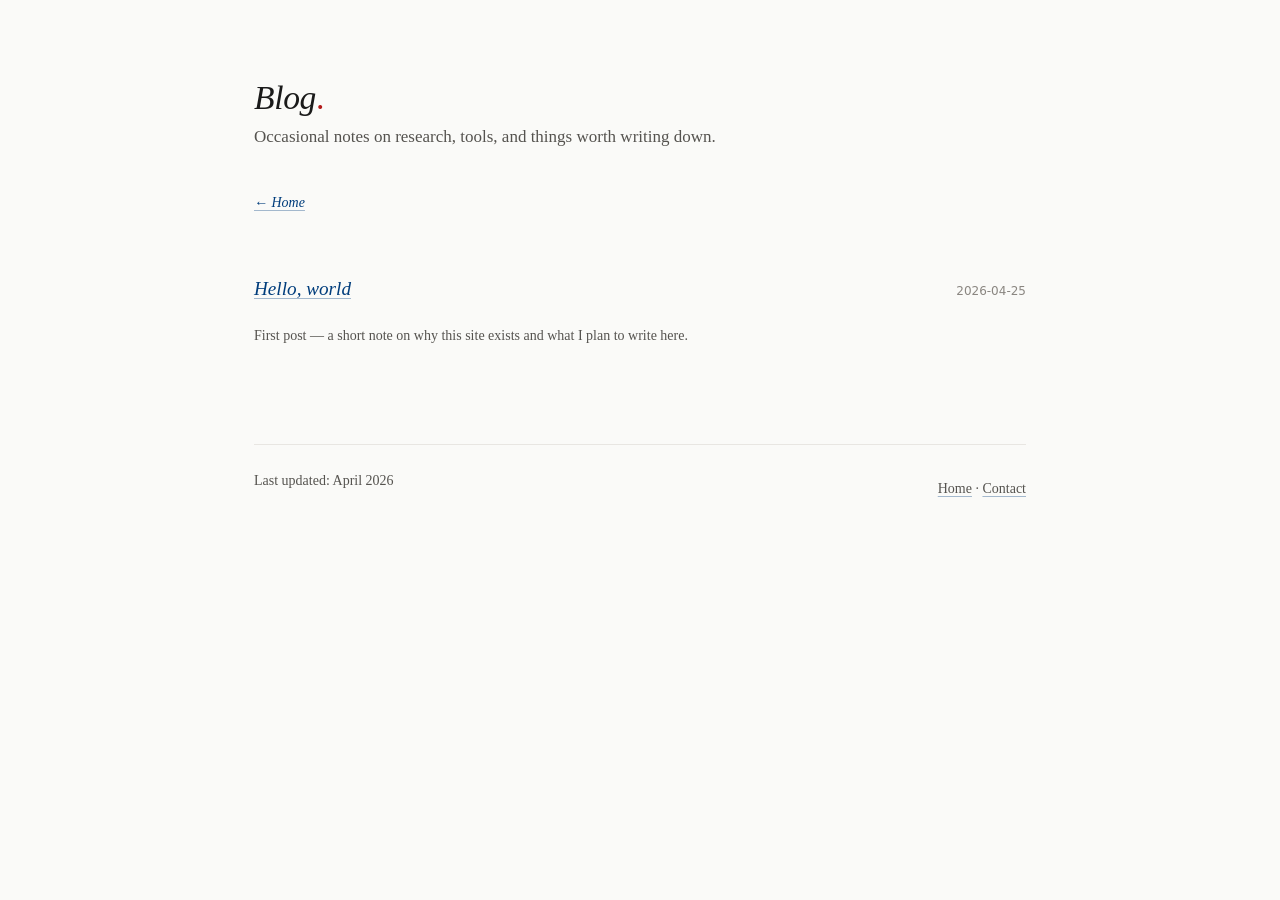
==== blog/index.html @ 3fca841f "feat: initial site v1 One-page profile, blog scaffold, Palatino + dual institutional accents (NUS bl" ====
<!DOCTYPE html>
<html lang="en">
<head>
  <meta charset="UTF-8">
  <meta name="viewport" content="width=device-width, initial-scale=1.0">
  <title>Blog — Ruihua Guo</title>
  <meta name="description" content="Notes and essays by Ruihua Guo.">
  <link rel="stylesheet" href="../stylesheet.css">
  <link rel="icon" href="../favicon/favicon.svg" type="image/svg+xml">
</head>
<body>
  <a class="skip-link" href="#main">Skip to content</a>
  <main id="main" class="container">

    <header>
      <h1 class="name" style="font-size:2.1rem; margin-bottom:0.4rem;">Blog<span class="mark">.</span></h1>
      <p class="bio" style="margin-bottom:var(--space-xl);">
        Occasional notes on research, tools, and things worth writing down.
        <a href="../" class="back-home">← Home</a>
      </p>
    </header>

    <!-- EDIT: add new posts at the top. Copy one <li> block and edit.
         Then create a new file in this folder (e.g., hello-world.html) using template.html as a starting point. -->
    <ul class="post-list">

      <li>
        <a class="post-title" href="hello-world.html">Hello, world</a>
        <span class="post-date">2026-04-25</span>
        <span class="post-summary">First post — a short note on why this site exists and what I plan to write here.</span>
      </li>

    </ul>

    <footer class="site-footer">
      <p>Last updated: April 2026</p>
      <p><a href="../">Home</a> &middot; <a href="mailto:ruihua.g@u.nus.edu">Contact</a></p>
    </footer>

  </main>
</body>
</html>
---- stylesheet.css ----
/* ============================================
   Ruihua Guo — Personal Site
   Rigorous, quiet, scholarly
   Palatino throughout, dual institutional accents
   ============================================ */

/* --- Reset --- */
*, *::before, *::after {
  box-sizing: border-box;
  margin: 0;
  padding: 0;
}

/* --- Tokens --- */
:root {
  /* Neutrals */
  --color-bg:              #fafaf8;
  --color-text:            #1a1a1a;
  --color-text-secondary:  #55534f;
  --color-text-muted:      #8a8681;
  --color-border:          #e8e6e2;
  --color-border-strong:   #d6d3cd;

  /* Institutional accents — each has one structural role */
  --color-nus-blue:        #003D7C;   /* primary: links, focus, hero rule */
  --color-nus-blue-hover:  #002a58;
  --color-cornell-red:     #B31B1B;   /* reserved: awards, signature moment */

  /* Typography */
  --font-serif:  "Palatino Linotype", Palatino, "Book Antiqua", "TeX Gyre Pagella", Georgia, serif;
  --font-label:  -apple-system, BlinkMacSystemFont, "Segoe UI", system-ui, sans-serif;

  --text-micro:     0.75rem;   /* 12px */
  --text-small:     0.875rem;  /* 14px */
  --text-body:      1.0625rem; /* 17px — generous for long reads in Palatino */
  --text-subtitle:  1.2rem;
  --text-section:   1.55rem;
  --text-display:   2.625rem;

  /* Spacing */
  --space-xs:   0.25rem;
  --space-sm:   0.5rem;
  --space-md:   1rem;
  --space-lg:   1.5rem;
  --space-xl:   2.5rem;
  --space-2xl:  3.5rem;
  --space-3xl:  5rem;

  /* Other */
  --radius-sm:  4px;
  --radius-md:  8px;
  --transition: 180ms ease;
}

/* --- Base --- */
html {
  font-size: 16px;
  scroll-behavior: smooth;
  -webkit-font-smoothing: antialiased;
  -moz-osx-font-smoothing: grayscale;
}

body {
  font-family: var(--font-serif);
  font-size: var(--text-body);
  color: var(--color-text);
  background-color: var(--color-bg);
  line-height: 1.7;
  font-kerning: normal;
  text-rendering: optimizeLegibility;
}

/* Headings — one family, hierarchy by size/italic/weight */
h1, h2, h3, h4 {
  font-family: var(--font-serif);
  line-height: 1.2;
  font-weight: 400;
  text-wrap: balance;
  color: var(--color-text);
}

h2 { font-size: var(--text-section); font-style: italic; }
h3 { font-size: var(--text-subtitle); font-weight: 500; }

p {
  color: var(--color-text-secondary);
  margin-bottom: var(--space-sm);
}

p + p { margin-top: var(--space-sm); }

strong { font-weight: 500; color: var(--color-text); }
em     { font-style: italic; }

/* Links — NUS blue, primary accent, one role */
a {
  color: var(--color-nus-blue);
  text-decoration: underline;
  text-decoration-thickness: 1px;
  text-underline-offset: 0.18em;
  text-decoration-color: rgba(0, 61, 124, 0.35);
  transition: color var(--transition), text-decoration-color var(--transition);
}

a:hover {
  color: var(--color-nus-blue-hover);
  text-decoration-color: var(--color-nus-blue-hover);
}

a:focus-visible {
  outline: 2px solid var(--color-nus-blue);
  outline-offset: 2px;
  border-radius: var(--radius-sm);
}

ul, ol { list-style: none; }

/* Skip link — hidden until focused */
.skip-link {
  position: absolute;
  left: -9999px;
  top: 0;
  padding: 0.5rem 1rem;
  background: var(--color-text);
  color: var(--color-bg);
  text-decoration: none;
  z-index: 100;
}
.skip-link:focus { left: 1rem; top: 1rem; }

/* --- Layout container --- */
.container {
  max-width: 820px;
  margin: 0 auto;
  padding: var(--space-3xl) var(--space-lg) var(--space-2xl);
}

/* --- Hero --- */
.hero {
  display: flex;
  align-items: flex-start;
  gap: var(--space-xl);
  padding-bottom: var(--space-2xl);
  border-bottom: 1px solid var(--color-border);
}

.hero-text { flex: 1; min-width: 0; }

.name {
  font-family: var(--font-serif);
  font-size: var(--text-display);
  font-weight: 400;
  font-style: italic;
  letter-spacing: -0.01em;
  line-height: 1.05;
  margin-bottom: var(--space-md);
  color: var(--color-text);
}

/* Signature moment: Cornell red period after the name */
.name .mark {
  color: var(--color-cornell-red);
  font-style: normal;
  font-weight: 500;
}

/* Thin NUS rule under the hero bio */
.hero-rule {
  width: 3rem;
  height: 2px;
  background: var(--color-nus-blue);
  margin: var(--space-md) 0 var(--space-lg);
  border: 0;
}

.bio {
  font-size: var(--text-body);
  line-height: 1.75;
  color: var(--color-text-secondary);
  margin-bottom: var(--space-lg);
  max-width: 60ch;
}

.info-list li {
  font-size: var(--text-small);
  color: var(--color-text-secondary);
  padding: 0.25rem 0;
  display: flex;
  align-items: baseline;
  gap: var(--space-sm);
}

.info-label {
  font-family: var(--font-label);
  font-size: var(--text-micro);
  font-weight: 500;
  text-transform: uppercase;
  letter-spacing: 0.1em;
  color: var(--color-text-muted);
  min-width: 4.5rem;
  flex-shrink: 0;
}

.social-links {
  display: flex;
  flex-wrap: wrap;
  gap: 0.25rem 1.25rem;
  margin-top: var(--space-lg);
  font-style: italic;
  font-size: var(--text-body);
}

.hero-photo {
  flex-shrink: 0;
  width: 170px;
}

.profile-img {
  width: 100%;
  aspect-ratio: 1;
  object-fit: cover;
  border-radius: var(--radius-md);
  filter: grayscale(8%);
  background: var(--color-border-strong);
}

/* Large monogram variant for the hero profile placeholder */
.profile-img--mono {
  font-size: 2.5rem;
  aspect-ratio: 1;
}

/* --- Sections --- */
.section { padding: var(--space-2xl) 0 0; }

.section-title {
  font-family: var(--font-serif);
  font-size: var(--text-section);
  font-style: italic;
  font-weight: 400;
  margin-bottom: var(--space-lg);
  color: var(--color-text);
}

.section-intro {
  font-size: var(--text-body);
  color: var(--color-text-secondary);
  margin-bottom: var(--space-lg);
  max-width: 60ch;
  line-height: 1.75;
}

/* --- News list --- */
.news-list li {
  font-size: var(--text-small);
  color: var(--color-text-secondary);
  padding: 0.65rem 0;
  border-bottom: 1px solid var(--color-border);
  line-height: 1.55;
  display: flex;
  flex-wrap: wrap;
  align-items: baseline;
  gap: 0 var(--space-sm);
}

.news-list li:last-child { border-bottom: 0; }

.news-list time {
  font-family: var(--font-label);
  font-size: var(--text-micro);
  color: var(--color-text-muted);
  font-variant-numeric: tabular-nums;
  margin-left: auto;
  flex-shrink: 0;
}

/* --- Timeline (Education, Experience) --- */
.timeline { display: flex; flex-direction: column; }

.timeline-item {
  display: flex;
  align-items: flex-start;
  gap: var(--space-lg);
  padding: var(--space-md) 0;
  border-bottom: 1px solid var(--color-border);
}

.timeline-item:last-child { border-bottom: 0; }

.timeline-logo {
  flex-shrink: 0;
  width: 52px;
  height: 52px;
  object-fit: contain;
  margin-top: 0.2rem;
}

/* Monogram fallback when no logo image */
.timeline-logo--mono {
  display: flex;
  align-items: center;
  justify-content: center;
  background: var(--color-bg);
  border: 1px solid var(--color-border-strong);
  border-radius: var(--radius-sm);
  font-family: var(--font-serif);
  font-size: 1.1rem;
  font-style: italic;
  color: var(--color-text-secondary);
}

.timeline-content { flex: 1; min-width: 0; }

.timeline-content h3 {
  margin-bottom: 0.1rem;
  color: var(--color-text);
}

.timeline-role {
  font-size: var(--text-body);
  color: var(--color-text-secondary);
  margin-bottom: 0.1rem;
}

.timeline-detail {
  font-size: var(--text-small);
  color: var(--color-text-muted);
  font-style: italic;
}

.timeline-date {
  font-family: var(--font-label);
  font-size: var(--text-micro);
  color: var(--color-text-muted);
  font-variant-numeric: tabular-nums;
  flex-shrink: 0;
  letter-spacing: 0.04em;
  padding-top: 0.3rem;
}

.timeline-sub {
  margin-top: 0.35rem;
  padding-left: 0;
}
.timeline-sub li {
  font-size: var(--text-small);
  color: var(--color-text-secondary);
  line-height: 1.55;
  padding: 0.1rem 0;
}

/* --- Works in progress (zzzdavid-style "pub" block) --- */
.pub-list {
  display: flex;
  flex-direction: column;
  gap: var(--space-lg);
}

.pub {
  padding-bottom: var(--space-md);
  border-bottom: 1px solid var(--color-border);
}
.pub:last-child { border-bottom: 0; }

.pub-title {
  font-size: var(--text-subtitle);
  font-weight: 500;
  font-style: italic;
  line-height: 1.3;
  color: var(--color-text);
  margin-bottom: 0.35rem;
}

.pub-authors, .pub-venue {
  font-size: var(--text-small);
  color: var(--color-text-secondary);
  line-height: 1.55;
  margin-bottom: 0.2rem;
}

.pub-venue {
  font-style: italic;
  color: var(--color-text-muted);
}

.pub-note {
  color: var(--color-text-muted);
  font-size: var(--text-micro);
  margin-left: 0.4rem;
}

/* Award marker — Cornell red, reserved accent */
.pub-award, .award-mark {
  display: inline-block;
  font-family: var(--font-label);
  font-size: var(--text-micro);
  text-transform: uppercase;
  letter-spacing: 0.08em;
  color: var(--color-cornell-red);
  border: 1px solid var(--color-cornell-red);
  padding: 0.15rem 0.5rem;
  border-radius: var(--radius-sm);
  margin-top: 0.35rem;
}

/* Disclosure (abstract toggle) */
.pub-toggle {
  margin-top: 0.4rem;
  font-size: var(--text-small);
}
.pub-toggle summary {
  cursor: pointer;
  color: var(--color-nus-blue);
  font-style: italic;
  width: fit-content;
}
.pub-toggle summary:hover { color: var(--color-nus-blue-hover); }
.pub-toggle[open] summary { margin-bottom: 0.4rem; }
.pub-toggle p {
  color: var(--color-text-secondary);
  line-height: 1.6;
  padding: 0.35rem 0 0.1rem 1rem;
  border-left: 2px solid var(--color-border);
}

/* --- Compact lists (Awards, Skills) --- */
.compact-list li {
  font-size: var(--text-small);
  color: var(--color-text-secondary);
  padding: 0.3rem 0;
  line-height: 1.55;
  display: flex;
  flex-wrap: wrap;
  gap: 0.4rem;
}

.compact-list .year {
  font-family: var(--font-label);
  font-size: var(--text-micro);
  color: var(--color-text-muted);
  font-variant-numeric: tabular-nums;
  margin-left: auto;
}

.kv-list {
  display: grid;
  grid-template-columns: 7rem 1fr;
  gap: 0.5rem 1rem;
  font-size: var(--text-small);
}
.kv-list dt {
  font-family: var(--font-label);
  text-transform: uppercase;
  letter-spacing: 0.08em;
  font-size: var(--text-micro);
  color: var(--color-text-muted);
  padding-top: 0.15rem;
}
.kv-list dd { color: var(--color-text-secondary); }

/* --- Footer --- */
.site-footer {
  margin-top: var(--space-3xl);
  padding-top: var(--space-lg);
  border-top: 1px solid var(--color-border);
  font-size: var(--text-small);
  color: var(--color-text-muted);
  display: flex;
  justify-content: space-between;
  flex-wrap: wrap;
  gap: var(--space-sm);
}
.site-footer a { color: var(--color-text-secondary); }
.site-footer a:hover { color: var(--color-nus-blue); }

/* --- Blog-specific (used on blog/index.html and post pages) --- */
.post-list li {
  padding: var(--space-md) 0;
  border-bottom: 1px solid var(--color-border);
  display: flex;
  gap: var(--space-md);
  align-items: baseline;
  flex-wrap: wrap;
}
.post-list li:last-child { border-bottom: 0; }
.post-list .post-title {
  font-size: var(--text-subtitle);
  font-style: italic;
  flex: 1;
}
.post-list .post-date {
  font-family: var(--font-label);
  font-size: var(--text-micro);
  color: var(--color-text-muted);
  font-variant-numeric: tabular-nums;
}
.post-list .post-summary {
  flex-basis: 100%;
  font-size: var(--text-small);
  color: var(--color-text-secondary);
  margin-top: 0.15rem;
}

.post-article {
  max-width: 64ch;
  margin: 0 auto;
  padding: var(--space-2xl) 0;
}
.post-article h1 {
  font-style: italic;
  font-size: var(--text-display);
  line-height: 1.15;
  margin-bottom: var(--space-md);
}
.post-article .post-meta {
  font-family: var(--font-label);
  font-size: var(--text-micro);
  text-transform: uppercase;
  letter-spacing: 0.08em;
  color: var(--color-text-muted);
  margin-bottom: var(--space-xl);
}
.post-article p { margin-bottom: var(--space-md); line-height: 1.75; }
.post-article h2 { margin: var(--space-xl) 0 var(--space-sm); }
.post-article h3 { margin: var(--space-lg) 0 var(--space-sm); font-style: italic; }
.post-article blockquote {
  margin: var(--space-lg) 0;
  padding-left: var(--space-md);
  border-left: 3px solid var(--color-nus-blue);
  color: var(--color-text-secondary);
  font-style: italic;
}

.back-home {
  display: inline-block;
  margin-top: var(--space-xl);
  font-size: var(--text-small);
  font-style: italic;
}

/* --- Responsive --- */
@media (max-width: 640px) {
  :root { --text-display: 2.1rem; --text-section: 1.35rem; }
  .container { padding: var(--space-2xl) var(--space-md) var(--space-xl); }
  .hero { flex-direction: column-reverse; gap: var(--space-lg); }
  .hero-photo { width: 130px; }
  .timeline-item { flex-wrap: wrap; gap: var(--space-md); }
  .timeline-date { width: 100%; padding-top: 0; order: 3; }
  .kv-list { grid-template-columns: 1fr; gap: 0.25rem; }
}

/* --- Reduced motion --- */
@media (prefers-reduced-motion: reduce) {
  *, *::before, *::after {
    animation-duration: 0.001ms !important;
    transition-duration: 0.001ms !important;
    scroll-behavior: auto !important;
  }
}
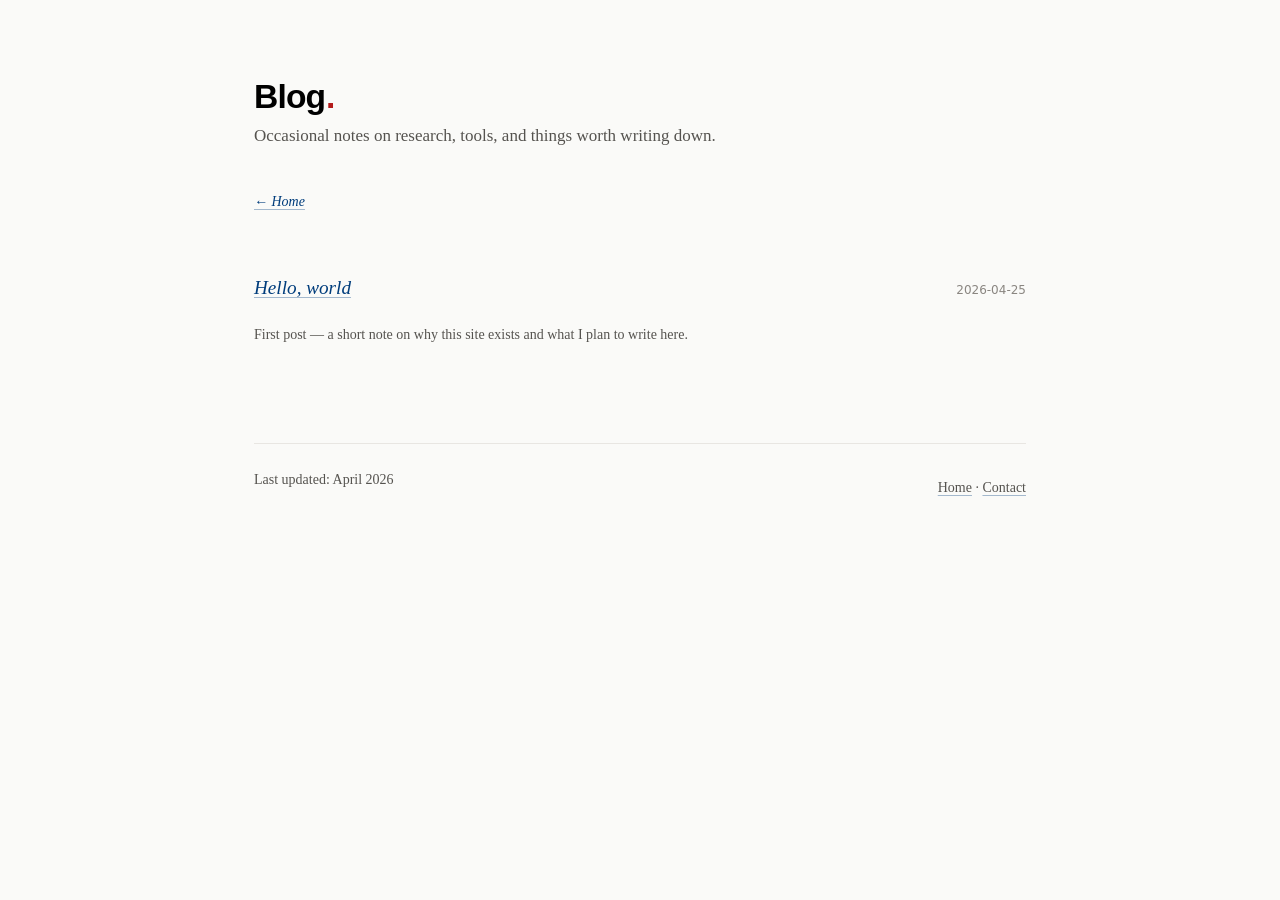
==== commit 6e56cbda: "seo: sitemap, robots, canonical links, JSON-LD person schema - Add sitemap.xml listing the home, blo" ====
--- a/blog/index.html
+++ b/blog/index.html
@@ -5,8 +5,9 @@
   <meta name="viewport" content="width=device-width, initial-scale=1.0">
   <title>Blog — Ruihua Guo</title>
   <meta name="description" content="Notes and essays by Ruihua Guo.">
+  <link rel="canonical" href="https://ryanckoon.github.io/blog/">
   <link rel="stylesheet" href="../stylesheet.css">
-  <link rel="icon" href="../favicon/favicon.svg" type="image/svg+xml">
+  <link rel="icon" type="image/png" href="../favicon/website.png">
 </head>
 <body>
   <a class="skip-link" href="#main">Skip to content</a>
--- a/stylesheet.css
+++ b/stylesheet.css
@@ -27,8 +27,9 @@
   --color-cornell-red:     #B31B1B;   /* reserved: awards, signature moment */
 
   /* Typography */
-  --font-serif:  "Palatino Linotype", Palatino, "Book Antiqua", "TeX Gyre Pagella", Georgia, serif;
-  --font-label:  -apple-system, BlinkMacSystemFont, "Segoe UI", system-ui, sans-serif;
+  --font-serif:         "Palatino Linotype", Palatino, "Book Antiqua", "TeX Gyre Pagella", Georgia, serif;
+  --font-display-sans:  "Helvetica Neue", Helvetica, Arial, sans-serif;  /* name only — NYC-subway register */
+  --font-label:         -apple-system, BlinkMacSystemFont, "Segoe UI", system-ui, sans-serif;
 
   --text-micro:     0.75rem;   /* 12px */
   --text-small:     0.875rem;  /* 14px */
@@ -147,22 +148,51 @@
 .hero-text { flex: 1; min-width: 0; }
 
 .name {
-  font-family: var(--font-serif);
+  font-family: var(--font-display-sans);
   font-size: var(--text-display);
-  font-weight: 400;
-  font-style: italic;
-  letter-spacing: -0.01em;
-  line-height: 1.05;
+  font-weight: 700;
+  font-style: normal;
+  letter-spacing: -0.025em;
+  line-height: 1.02;
   margin-bottom: var(--space-md);
-  color: var(--color-text);
-}
-
-/* Signature moment: Cornell red period after the name */
+  color: #000;
+}
+
+.name-typed {
+  white-space: pre;
+}
+
+/* Blinking caret while typing. Removed once typing finishes. */
+.name-caret {
+  display: inline-block;
+  width: 0.06em;
+  height: 0.9em;
+  background: #000;
+  margin-left: 0.06em;
+  transform: translateY(0.05em);
+  animation: name-caret-blink 1s steps(2, end) infinite;
+}
+.name-caret--done {
+  animation: none;
+  opacity: 0;
+  transition: opacity 280ms ease;
+}
+@keyframes name-caret-blink {
+  0%, 50%   { opacity: 1; }
+  50.01%, 100% { opacity: 0; }
+}
+
+/* Signature moment: Cornell red period after the name. Visible by default;
+   the typed-name script hides it during typing then fades it back in. */
 .name .mark {
   color: var(--color-cornell-red);
   font-style: normal;
-  font-weight: 500;
-}
+  font-weight: 700;
+  margin-left: 0.02em;
+  transition: opacity 280ms ease;
+}
+.name .mark--hidden  { opacity: 0; }
+.name .mark--visible { opacity: 1; }
 
 /* Thin NUS rule under the hero bio */
 .hero-rule {
@@ -234,10 +264,11 @@
 .section { padding: var(--space-2xl) 0 0; }
 
 .section-title {
-  font-family: var(--font-serif);
-  font-size: var(--text-section);
-  font-style: italic;
-  font-weight: 400;
+  font-family: var(--font-display-sans);
+  font-size: 1.25rem;
+  font-style: normal;
+  font-weight: 700;
+  letter-spacing: -0.005em;
   margin-bottom: var(--space-lg);
   color: var(--color-text);
 }
@@ -250,6 +281,23 @@
   line-height: 1.75;
 }
 
+/* Research Interests — vertical-line dividers between phrases. */
+.interests-list {
+  display: flex;
+  flex-wrap: wrap;
+  align-items: center;
+  gap: 0;
+  max-width: none;
+}
+.interests-list .sep {
+  display: inline-block;
+  width: 1px;
+  height: 0.95em;
+  background: var(--color-border-strong);
+  margin: 0 0.75rem;
+  flex-shrink: 0;
+}
+
 /* --- News list --- */
 .news-list li {
   font-size: var(--text-small);
@@ -273,6 +321,18 @@
   margin-left: auto;
   flex-shrink: 0;
 }
+
+/* --- Teaching groups (no logo/date columns — just title + list) --- */
+.teaching-group {
+  padding: var(--space-md) 0;
+  border-bottom: 1px solid var(--color-border);
+}
+.teaching-group:last-child { border-bottom: 0; }
+.teaching-group h3 {
+  margin-bottom: 0.5rem;
+  color: var(--color-text);
+}
+.teaching-group .timeline-sub { margin-top: 0; }
 
 /* --- Timeline (Education, Experience) --- */
 .timeline { display: flex; flex-direction: column; }
@@ -357,18 +417,57 @@
 }
 
 .pub {
+  display: flex;
+  align-items: flex-start;        /* image pins to top; content grows down */
+  gap: var(--space-lg);
   padding-bottom: var(--space-md);
   border-bottom: 1px solid var(--color-border);
 }
 .pub:last-child { border-bottom: 0; }
+
+.pub-image {
+  flex-shrink: 0;
+  align-self: flex-start;         /* stay at top when abstract expands */
+  width: 320px;
+  height: auto;                   /* natural aspect ratio — entire figure shown */
+  max-height: 380px;
+  object-fit: contain;
+  border: 1px solid var(--color-border);
+  border-radius: var(--radius-sm);
+  background: var(--color-bg);
+  padding: 4px;
+  margin-top: 0.3rem;
+}
+
+/* Placeholder variant — muted block with a soft dashed border, zero content. */
+.pub-image--placeholder {
+  background: var(--color-border-light, #efede8);
+  border: 1px dashed var(--color-border-strong);
+  display: flex;
+  align-items: center;
+  justify-content: center;
+  font-family: var(--font-label);
+  font-size: var(--text-micro);
+  text-transform: uppercase;
+  letter-spacing: 0.08em;
+  color: var(--color-text-muted);
+}
+
+.pub-content {
+  flex: 1;
+  min-width: 0;
+}
 
 .pub-title {
   font-size: var(--text-subtitle);
   font-weight: 500;
-  font-style: italic;
+  font-style: normal;
   line-height: 1.3;
   color: var(--color-text);
   margin-bottom: 0.35rem;
+  /* Override the global h3 `text-wrap: balance` — long paper titles should
+     fill the column width rather than balance into a narrow block. */
+  text-wrap: pretty;
 }
 
 .pub-authors, .pub-venue {
@@ -547,6 +646,8 @@
   .timeline-item { flex-wrap: wrap; gap: var(--space-md); }
   .timeline-date { width: 100%; padding-top: 0; order: 3; }
   .kv-list { grid-template-columns: 1fr; gap: 0.25rem; }
+  .pub { flex-direction: column; gap: var(--space-md); }
+  .pub-image { width: 100%; height: auto; max-height: none; }
 }
 
 /* --- Reduced motion --- */
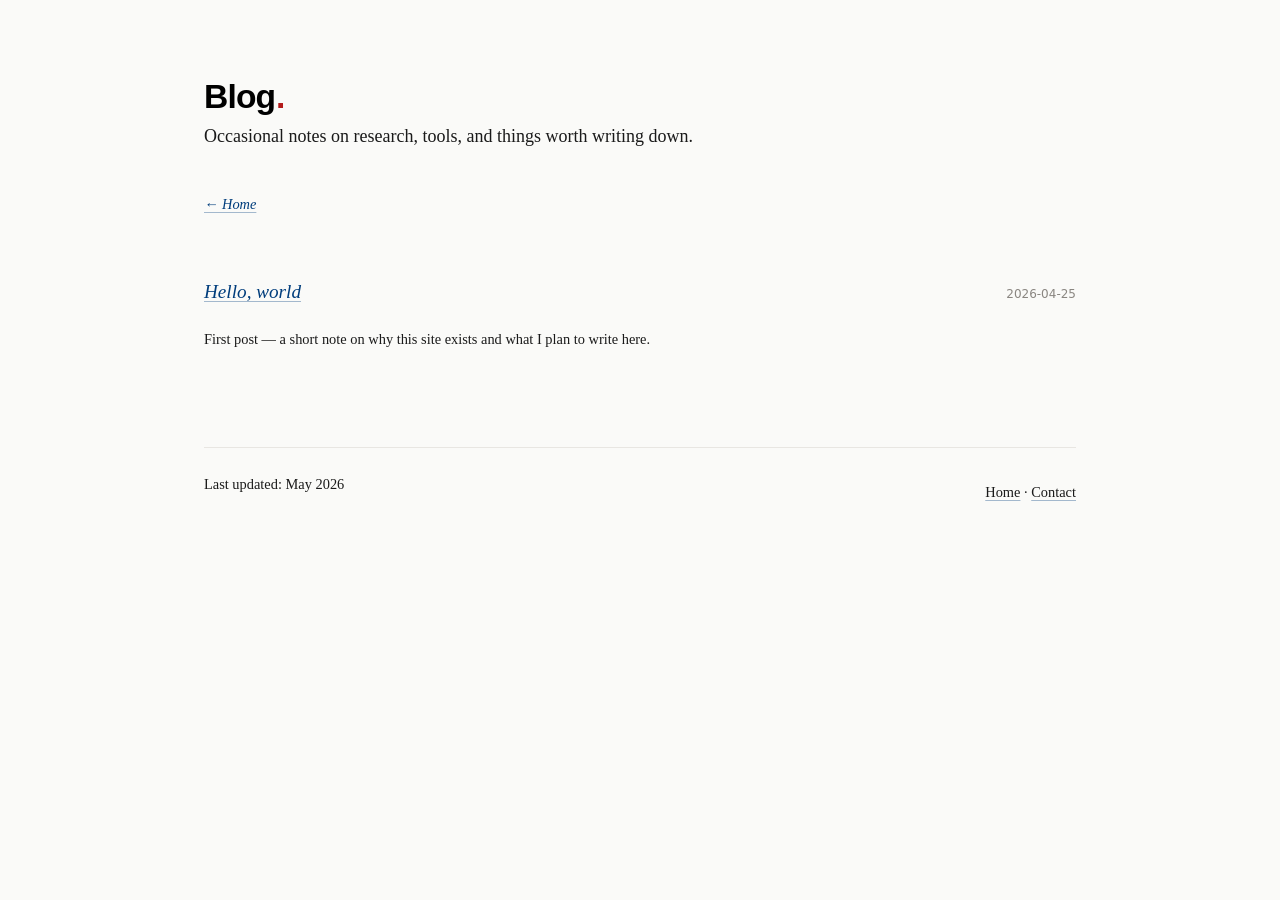
==== commit b3fdeb40: "refine v1.6: widen, darken, sticky nav, skill chips - Container max-width 820 → 920; body text-secon" ====
--- a/blog/index.html
+++ b/blog/index.html
@@ -5,6 +5,7 @@
   <meta name="viewport" content="width=device-width, initial-scale=1.0">
   <title>Blog — Ruihua Guo</title>
   <meta name="description" content="Notes and essays by Ruihua Guo.">
+  <meta name="robots" content="noindex, nofollow">
   <link rel="canonical" href="https://ryanckoon.github.io/blog/">
   <link rel="stylesheet" href="../stylesheet.css">
   <link rel="icon" type="image/png" href="../favicon/website.png">
@@ -34,7 +35,7 @@
     </ul>
 
     <footer class="site-footer">
-      <p>Last updated: April 2026</p>
+      <p>Last updated: May 2026</p>
       <p><a href="../">Home</a> &middot; <a href="mailto:ruihua.g@u.nus.edu">Contact</a></p>
     </footer>
 
--- a/stylesheet.css
+++ b/stylesheet.css
@@ -15,8 +15,9 @@
 :root {
   /* Neutrals */
   --color-bg:              #fafaf8;
+  --color-bg-translucent:  rgba(250, 250, 248, 0.88); /* sticky nav backdrop */
   --color-text:            #1a1a1a;
-  --color-text-secondary:  #55534f;
+  --color-text-secondary:  #1a1a1a; /* reading text — near-black per refine v1.6 */
   --color-text-muted:      #8a8681;
   --color-border:          #e8e6e2;
   --color-border-strong:   #d6d3cd;
@@ -32,8 +33,8 @@
   --font-label:         -apple-system, BlinkMacSystemFont, "Segoe UI", system-ui, sans-serif;
 
   --text-micro:     0.75rem;   /* 12px */
-  --text-small:     0.875rem;  /* 14px */
-  --text-body:      1.0625rem; /* 17px — generous for long reads in Palatino */
+  --text-small:     0.9rem;    /* 14.4px */
+  --text-body:      1.125rem;  /* 18px — bumped in refine v1.6 */
   --text-subtitle:  1.2rem;
   --text-section:   1.55rem;
   --text-display:   2.625rem;
@@ -131,7 +132,7 @@
 
 /* --- Layout container --- */
 .container {
-  max-width: 820px;
+  max-width: 920px;
   margin: 0 auto;
   padding: var(--space-3xl) var(--space-lg) var(--space-2xl);
 }
@@ -258,6 +259,39 @@
 .profile-img--mono {
   font-size: 2.5rem;
   aspect-ratio: 1;
+}
+
+/* --- Sticky section nav --- */
+.site-nav {
+  position: sticky;
+  top: 0;
+  z-index: 10;
+  display: flex;
+  gap: 1.5rem;
+  padding: 0.85rem 0;
+  background: var(--color-bg-translucent);
+  backdrop-filter: saturate(140%) blur(8px);
+  -webkit-backdrop-filter: saturate(140%) blur(8px);
+  border-bottom: 1px solid var(--color-border);
+  font-size: var(--text-small);
+  font-style: italic;
+  overflow-x: auto;
+  scrollbar-width: none;
+  -ms-overflow-style: none;
+}
+.site-nav::-webkit-scrollbar { display: none; }
+.site-nav a {
+  color: var(--color-nus-blue);
+  text-decoration: none;
+  white-space: nowrap;
+  flex-shrink: 0;
+  transition: color var(--transition), text-decoration-color var(--transition);
+}
+.site-nav a:hover {
+  color: var(--color-nus-blue-hover);
+  text-decoration: underline;
+  text-decoration-thickness: 1px;
+  text-underline-offset: 0.2em;
 }
 
 /* --- Sections --- */
@@ -555,7 +589,28 @@
   color: var(--color-text-muted);
   padding-top: 0.15rem;
 }
-.kv-list dd { color: var(--color-text-secondary); }
+.kv-list dd {
+  color: var(--color-text-secondary);
+  display: flex;
+  flex-wrap: wrap;
+  gap: 0.35rem 0.4rem;
+  align-items: center;
+}
+
+/* Skill / tag chip */
+.chip {
+  display: inline-block;
+  font-family: var(--font-label);
+  font-size: var(--text-micro);
+  color: var(--color-text);
+  background: var(--color-bg);
+  border: 1px solid var(--color-border-strong);
+  border-radius: 999px;
+  padding: 0.18rem 0.62rem;
+  letter-spacing: 0.02em;
+  white-space: nowrap;
+  line-height: 1.4;
+}
 
 /* --- Footer --- */
 .site-footer {
@@ -643,6 +698,7 @@
   .container { padding: var(--space-2xl) var(--space-md) var(--space-xl); }
   .hero { flex-direction: column-reverse; gap: var(--space-lg); }
   .hero-photo { width: 130px; }
+  .site-nav { gap: 1.1rem; padding: 0.7rem 0; }
   .timeline-item { flex-wrap: wrap; gap: var(--space-md); }
   .timeline-date { width: 100%; padding-top: 0; order: 3; }
   .kv-list { grid-template-columns: 1fr; gap: 0.25rem; }
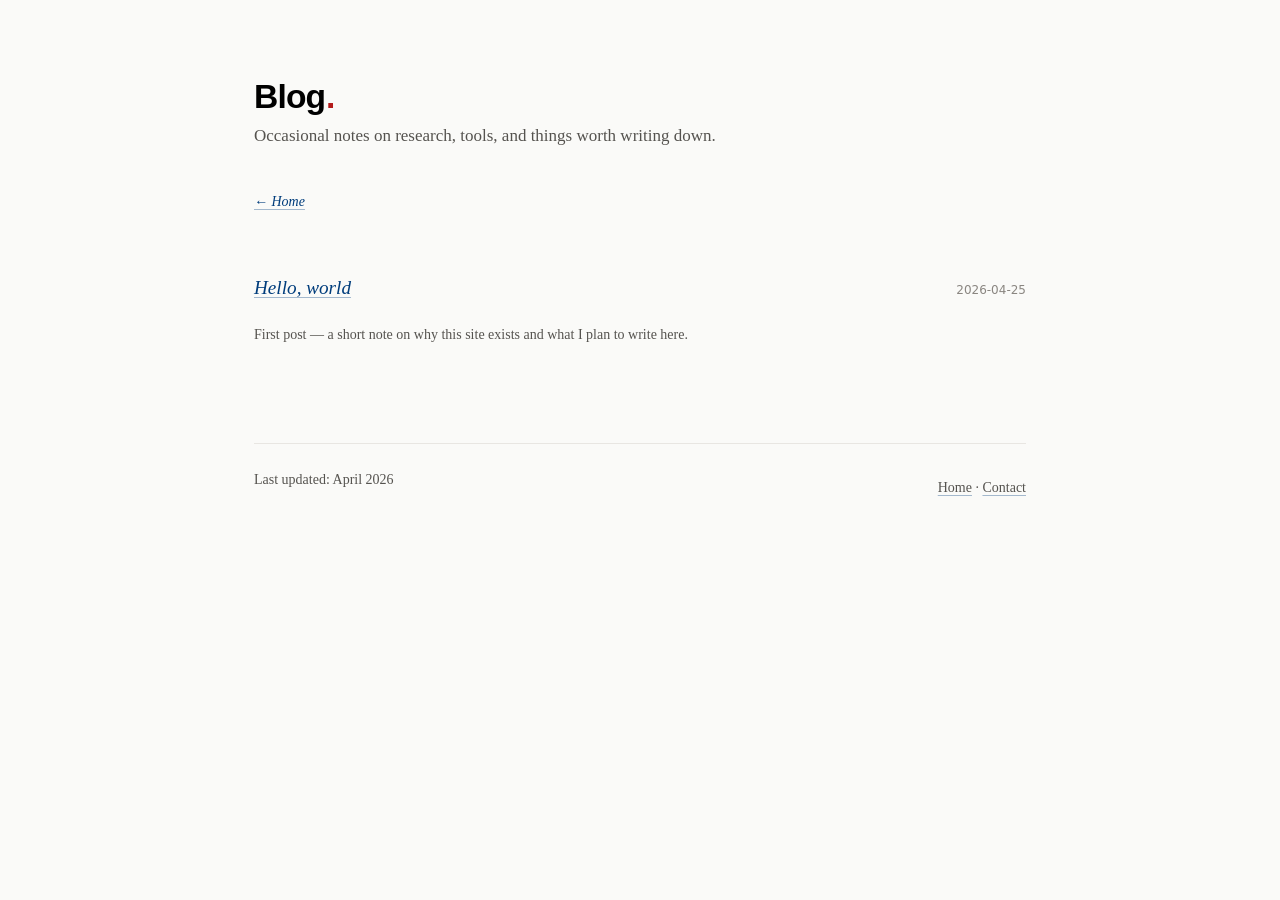
==== commit ab07d542: "revert: roll site back to 8f0bbd0 (pre-2026-05-16 edits) The three refine commits from tonight (v1.6" ====
--- a/blog/index.html
+++ b/blog/index.html
@@ -35,7 +35,7 @@
     </ul>
 
     <footer class="site-footer">
-      <p>Last updated: May 2026</p>
+      <p>Last updated: April 2026</p>
       <p><a href="../">Home</a> &middot; <a href="mailto:ruihua.g@u.nus.edu">Contact</a></p>
     </footer>
 
--- a/stylesheet.css
+++ b/stylesheet.css
@@ -15,9 +15,8 @@
 :root {
   /* Neutrals */
   --color-bg:              #fafaf8;
-  --color-bg-translucent:  rgba(250, 250, 248, 0.88); /* sticky nav backdrop */
   --color-text:            #1a1a1a;
-  --color-text-secondary:  #1a1a1a; /* reading text — near-black per refine v1.6 */
+  --color-text-secondary:  #55534f;
   --color-text-muted:      #8a8681;
   --color-border:          #e8e6e2;
   --color-border-strong:   #d6d3cd;
@@ -33,8 +32,8 @@
   --font-label:         -apple-system, BlinkMacSystemFont, "Segoe UI", system-ui, sans-serif;
 
   --text-micro:     0.75rem;   /* 12px */
-  --text-small:     0.9rem;    /* 14.4px */
-  --text-body:      1.125rem;  /* 18px — bumped in refine v1.6 */
+  --text-small:     0.875rem;  /* 14px */
+  --text-body:      1.0625rem; /* 17px — generous for long reads in Palatino */
   --text-subtitle:  1.2rem;
   --text-section:   1.55rem;
   --text-display:   2.625rem;
@@ -132,7 +131,7 @@
 
 /* --- Layout container --- */
 .container {
-  max-width: 920px;
+  max-width: 820px;
   margin: 0 auto;
   padding: var(--space-3xl) var(--space-lg) var(--space-2xl);
 }
@@ -259,39 +258,6 @@
 .profile-img--mono {
   font-size: 2.5rem;
   aspect-ratio: 1;
-}
-
-/* --- Sticky section nav --- */
-.site-nav {
-  position: sticky;
-  top: 0;
-  z-index: 10;
-  display: flex;
-  gap: 1.5rem;
-  padding: 0.85rem 0;
-  background: var(--color-bg-translucent);
-  backdrop-filter: saturate(140%) blur(8px);
-  -webkit-backdrop-filter: saturate(140%) blur(8px);
-  border-bottom: 1px solid var(--color-border);
-  font-size: var(--text-small);
-  font-style: italic;
-  overflow-x: auto;
-  scrollbar-width: none;
-  -ms-overflow-style: none;
-}
-.site-nav::-webkit-scrollbar { display: none; }
-.site-nav a {
-  color: var(--color-nus-blue);
-  text-decoration: none;
-  white-space: nowrap;
-  flex-shrink: 0;
-  transition: color var(--transition), text-decoration-color var(--transition);
-}
-.site-nav a:hover {
-  color: var(--color-nus-blue-hover);
-  text-decoration: underline;
-  text-decoration-thickness: 1px;
-  text-underline-offset: 0.2em;
 }
 
 /* --- Sections --- */
@@ -589,28 +555,7 @@
   color: var(--color-text-muted);
   padding-top: 0.15rem;
 }
-.kv-list dd {
-  color: var(--color-text-secondary);
-  display: flex;
-  flex-wrap: wrap;
-  gap: 0.35rem 0.4rem;
-  align-items: center;
-}
-
-/* Skill / tag chip */
-.chip {
-  display: inline-block;
-  font-family: var(--font-label);
-  font-size: var(--text-micro);
-  color: var(--color-text);
-  background: var(--color-bg);
-  border: 1px solid var(--color-border-strong);
-  border-radius: 999px;
-  padding: 0.18rem 0.62rem;
-  letter-spacing: 0.02em;
-  white-space: nowrap;
-  line-height: 1.4;
-}
+.kv-list dd { color: var(--color-text-secondary); }
 
 /* --- Footer --- */
 .site-footer {
@@ -698,7 +643,6 @@
   .container { padding: var(--space-2xl) var(--space-md) var(--space-xl); }
   .hero { flex-direction: column-reverse; gap: var(--space-lg); }
   .hero-photo { width: 130px; }
-  .site-nav { gap: 1.1rem; padding: 0.7rem 0; }
   .timeline-item { flex-wrap: wrap; gap: var(--space-md); }
   .timeline-date { width: 100%; padding-top: 0; order: 3; }
   .kv-list { grid-template-columns: 1fr; gap: 0.25rem; }
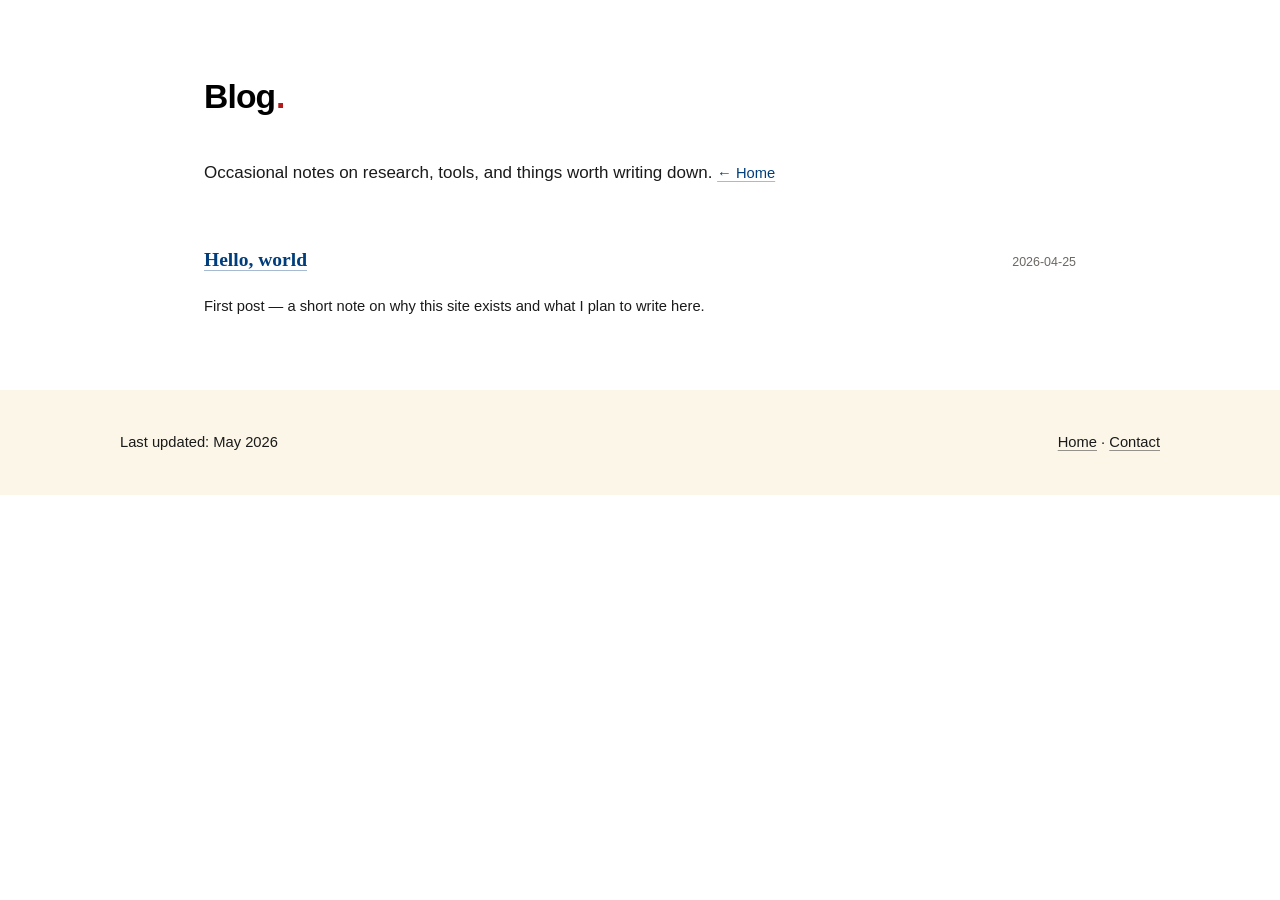
==== commit 187d6c9c: "refine v1.8: wide layout, alternating stripes, two-column contact, hero CTAs Brings tonight's iterat" ====
--- a/blog/index.html
+++ b/blog/index.html
@@ -34,11 +34,13 @@
 
     </ul>
 
-    <footer class="site-footer">
-      <p>Last updated: April 2026</p>
+  </main>
+
+  <footer class="site-footer">
+    <div class="site-footer-inner">
+      <p>Last updated: May 2026</p>
       <p><a href="../">Home</a> &middot; <a href="mailto:ruihua.g@u.nus.edu">Contact</a></p>
-    </footer>
-
-  </main>
+    </div>
+  </footer>
 </body>
 </html>
--- a/stylesheet.css
+++ b/stylesheet.css
@@ -1,42 +1,44 @@
 /* ============================================
-   Ruihua Guo — Personal Site
-   Rigorous, quiet, scholarly
-   Palatino throughout, dual institutional accents
+   Ruihua Guo — Personal Site  (v1.8)
+   Full-bleed alternating sections · sans body
+   bold serif coloured headings · scroll reveals
    ============================================ */
 
-/* --- Reset --- */
 *, *::before, *::after {
   box-sizing: border-box;
   margin: 0;
   padding: 0;
 }
 
-/* --- Tokens --- */
 :root {
   /* Neutrals */
-  --color-bg:              #fafaf8;
+  --color-bg:              #ffffff;
+  --color-bg-warm:         #f8f7f4;   /* matches imgeorgewong.github.io --bg */
+  --color-bg-plain:        #ffffff;   /* white stripe */
+  --color-bg-translucent:  rgba(255, 255, 255, 0.94);
   --color-text:            #1a1a1a;
-  --color-text-secondary:  #55534f;
-  --color-text-muted:      #8a8681;
-  --color-border:          #e8e6e2;
+  --color-text-secondary:  #1a1a1a;
+  --color-text-muted:      #6b6863;
+  --color-border:          #ebe7df;
   --color-border-strong:   #d6d3cd;
 
-  /* Institutional accents — each has one structural role */
-  --color-nus-blue:        #003D7C;   /* primary: links, focus, hero rule */
+  /* Institutional accents */
+  --color-nus-blue:        #003D7C;
   --color-nus-blue-hover:  #002a58;
-  --color-cornell-red:     #B31B1B;   /* reserved: awards, signature moment */
+  --color-cornell-red:     #B31B1B;
 
   /* Typography */
+  --font-body:          -apple-system, BlinkMacSystemFont, "Segoe UI", Roboto, "Helvetica Neue", Helvetica, Arial, sans-serif;
   --font-serif:         "Palatino Linotype", Palatino, "Book Antiqua", "TeX Gyre Pagella", Georgia, serif;
-  --font-display-sans:  "Helvetica Neue", Helvetica, Arial, sans-serif;  /* name only — NYC-subway register */
-  --font-label:         -apple-system, BlinkMacSystemFont, "Segoe UI", system-ui, sans-serif;
-
-  --text-micro:     0.75rem;   /* 12px */
-  --text-small:     0.875rem;  /* 14px */
-  --text-body:      1.0625rem; /* 17px — generous for long reads in Palatino */
-  --text-subtitle:  1.2rem;
-  --text-section:   1.55rem;
-  --text-display:   2.625rem;
+  --font-display-sans:  "Helvetica Neue", Helvetica, Arial, sans-serif;
+  --font-label:         var(--font-body);
+
+  --text-micro:     0.78rem;
+  --text-small:     0.92rem;
+  --text-body:      1.0625rem;  /* 17px sans reads ≈ 18px serif */
+  --text-subtitle:  1.22rem;
+  --text-section:   1.9rem;
+  --text-display:   2.85rem;
 
   /* Spacing */
   --space-xs:   0.25rem;
@@ -49,8 +51,13 @@
 
   /* Other */
   --radius-sm:  4px;
-  --radius-md:  8px;
-  --transition: 180ms ease;
+  --radius-md:  10px;
+  --radius-lg:  16px;
+  --transition: 200ms ease;
+
+  /* Layout */
+  --content-max:    1120px;
+  --content-pad-x:  var(--space-xl);
 }
 
 /* --- Base --- */
@@ -62,38 +69,42 @@
 }
 
 body {
-  font-family: var(--font-serif);
+  font-family: var(--font-body);
   font-size: var(--text-body);
   color: var(--color-text);
   background-color: var(--color-bg);
-  line-height: 1.7;
+  line-height: 1.65;
   font-kerning: normal;
   text-rendering: optimizeLegibility;
 }
 
-/* Headings — one family, hierarchy by size/italic/weight */
 h1, h2, h3, h4 {
   font-family: var(--font-serif);
-  line-height: 1.2;
-  font-weight: 400;
+  font-weight: 700;
+  font-style: normal;
+  line-height: 1.22;
   text-wrap: balance;
-  color: var(--color-text);
-}
-
-h2 { font-size: var(--text-section); font-style: italic; }
-h3 { font-size: var(--text-subtitle); font-weight: 500; }
+}
+
+h2 {
+  font-size: var(--text-section);
+  color: var(--color-nus-blue);
+}
+
+h3 {
+  font-size: var(--text-subtitle);
+  color: var(--color-nus-blue-hover);
+}
 
 p {
-  color: var(--color-text-secondary);
+  color: var(--color-text);
   margin-bottom: var(--space-sm);
 }
-
 p + p { margin-top: var(--space-sm); }
 
-strong { font-weight: 500; color: var(--color-text); }
+strong { font-weight: 600; color: var(--color-text); }
 em     { font-style: italic; }
 
-/* Links — NUS blue, primary accent, one role */
 a {
   color: var(--color-nus-blue);
   text-decoration: underline;
@@ -102,12 +113,10 @@
   text-decoration-color: rgba(0, 61, 124, 0.35);
   transition: color var(--transition), text-decoration-color var(--transition);
 }
-
 a:hover {
   color: var(--color-nus-blue-hover);
   text-decoration-color: var(--color-nus-blue-hover);
 }
-
 a:focus-visible {
   outline: 2px solid var(--color-nus-blue);
   outline-offset: 2px;
@@ -116,36 +125,173 @@
 
 ul, ol { list-style: none; }
 
-/* Skip link — hidden until focused */
 .skip-link {
   position: absolute;
   left: -9999px;
   top: 0;
   padding: 0.5rem 1rem;
   background: var(--color-text);
-  color: var(--color-bg);
+  color: #fff;
   text-decoration: none;
   z-index: 100;
 }
 .skip-link:focus { left: 1rem; top: 1rem; }
 
-/* --- Layout container --- */
-.container {
-  max-width: 820px;
+/* --- Full-bleed band system ---
+   Hero, every <section>, contact, nav, footer all span 100% of the
+   viewport. Inner content is constrained to var(--content-max) via
+   the matching *-inner wrapper. */
+.site-nav,
+.hero,
+.section,
+.contact,
+.site-footer { width: 100%; }
+
+.site-nav-inner,
+.hero-inner,
+.section-inner,
+.contact-inner,
+.site-footer-inner {
+  max-width: var(--content-max);
   margin: 0 auto;
-  padding: var(--space-3xl) var(--space-lg) var(--space-2xl);
-}
-
-/* --- Hero --- */
+  padding: 0 var(--content-pad-x);
+}
+
+.section,
+.contact {
+  padding-top: var(--space-2xl);
+  padding-bottom: var(--space-2xl);
+  scroll-margin-top: 4.5rem;
+}
+
+.section--warm,
+.contact--warm { background: var(--color-bg-warm); }
+.section--plain { background: var(--color-bg-plain); }
+
+/* --- Sticky top header --- */
+.site-nav {
+  position: sticky;
+  top: 0;
+  z-index: 20;
+  background: var(--color-bg-translucent);
+  backdrop-filter: saturate(140%) blur(10px);
+  -webkit-backdrop-filter: saturate(140%) blur(10px);
+  border-bottom: 1px solid var(--color-border);
+}
+.site-nav-inner {
+  display: flex;
+  align-items: baseline;
+  gap: var(--space-md);
+  padding-top: 0.9rem;
+  padding-bottom: 0.9rem;
+}
+.site-nav .brand {
+  font-family: var(--font-display-sans);
+  font-weight: 700;
+  font-size: 1.05rem;
+  letter-spacing: -0.01em;
+  color: var(--color-text);
+  text-decoration: none;
+  flex-shrink: 0;
+  white-space: nowrap;
+}
+.site-nav .brand:hover { color: var(--color-nus-blue-hover); }
+.site-nav .brand .brand-last { color: var(--color-nus-blue); }
+.site-nav .brand .brand-mark { color: var(--color-cornell-red); font-weight: 700; }
+.site-nav .nav-links {
+  display: flex;
+  gap: 1.4rem;
+  margin-left: auto;
+  font-size: var(--text-small);
+  overflow-x: auto;
+  scrollbar-width: none;
+  -ms-overflow-style: none;
+  min-width: 0;
+}
+.site-nav .nav-links::-webkit-scrollbar { display: none; }
+.site-nav .nav-links a {
+  color: var(--color-nus-blue);
+  text-decoration: none;
+  white-space: nowrap;
+  flex-shrink: 0;
+  transition: color var(--transition), text-decoration-color var(--transition);
+}
+.site-nav .nav-links a:hover {
+  color: var(--color-nus-blue-hover);
+  text-decoration: underline;
+  text-decoration-thickness: 1px;
+  text-underline-offset: 0.25em;
+}
+.site-nav .nav-links a[aria-current="true"] {
+  color: var(--color-nus-blue-hover);
+  text-decoration: underline;
+  text-decoration-thickness: 2px;
+  text-underline-offset: 0.3em;
+  text-decoration-color: var(--color-nus-blue);
+}
+
+/* CTA pill in the header — opens the Contact section */
+.site-nav .nav-cta {
+  display: inline-flex;
+  align-items: center;
+  padding: 0.5rem 1.1rem;
+  border-radius: 999px;
+  background: var(--color-nus-blue);
+  color: #ffffff;
+  font-family: var(--font-body);
+  font-size: var(--text-small);
+  font-weight: 600;
+  text-decoration: none;
+  flex-shrink: 0;
+  margin-left: var(--space-md);
+  white-space: nowrap;
+  transition: background var(--transition), transform var(--transition);
+}
+.site-nav .nav-cta:hover {
+  background: var(--color-nus-blue-hover);
+  color: #ffffff;
+  text-decoration: none;
+  transform: translateY(-1px);
+}
+
+/* --- Hero (two-column, photo on the right, larger) --- */
 .hero {
+  background: var(--color-bg-warm);
+  padding-top: var(--space-3xl);
+  padding-bottom: var(--space-3xl);
+}
+.hero-inner {
   display: flex;
   align-items: flex-start;
-  gap: var(--space-xl);
-  padding-bottom: var(--space-2xl);
-  border-bottom: 1px solid var(--color-border);
-}
-
+  gap: var(--space-2xl);
+}
 .hero-text { flex: 1; min-width: 0; }
+.hero-photo {
+  flex-shrink: 0;
+  width: 300px;
+}
+.hero-cta {
+  display: flex;
+  flex-direction: column;
+  gap: 0.55rem;
+  margin-top: var(--space-md);
+}
+.hero-cta .btn {
+  justify-content: center;
+  width: 100%;
+  padding: 0.6rem 1.1rem;
+  font-size: var(--text-small);
+}
+.profile-img {
+  width: 100%;
+  aspect-ratio: 1;
+  object-fit: cover;
+  border-radius: var(--radius-md);
+  filter: grayscale(8%);
+  background: var(--color-border-strong);
+  box-shadow: 0 1px 0 var(--color-border-strong),
+              0 28px 60px -32px rgba(0, 0, 0, 0.24);
+}
 
 .name {
   font-family: var(--font-display-sans);
@@ -157,12 +303,20 @@
   margin-bottom: var(--space-md);
   color: #000;
 }
-
-.name-typed {
-  white-space: pre;
-}
-
-/* Blinking caret while typing. Removed once typing finishes. */
+.name-typed { white-space: pre; }
+.name .name-last { color: var(--color-nus-blue); }
+
+/* Smaller grey honorific that sits ahead of the name */
+.name-prefix {
+  display: inline-block;
+  font-size: 0.34em;
+  font-weight: 500;
+  color: var(--color-text-muted);
+  letter-spacing: 0.04em;
+  vertical-align: 0.95em;
+  margin-right: 0.45em;
+}
+
 .name-caret {
   display: inline-block;
   width: 0.06em;
@@ -178,12 +332,9 @@
   transition: opacity 280ms ease;
 }
 @keyframes name-caret-blink {
-  0%, 50%   { opacity: 1; }
-  50.01%, 100% { opacity: 0; }
-}
-
-/* Signature moment: Cornell red period after the name. Visible by default;
-   the typed-name script hides it during typing then fades it back in. */
+  0%, 50%        { opacity: 1; }
+  50.01%, 100%   { opacity: 0; }
+}
 .name .mark {
   color: var(--color-cornell-red);
   font-style: normal;
@@ -194,7 +345,6 @@
 .name .mark--hidden  { opacity: 0; }
 .name .mark--visible { opacity: 1; }
 
-/* Thin NUS rule under the hero bio */
 .hero-rule {
   width: 3rem;
   height: 2px;
@@ -205,104 +355,69 @@
 
 .bio {
   font-size: var(--text-body);
-  line-height: 1.75;
-  color: var(--color-text-secondary);
-  margin-bottom: var(--space-lg);
-  max-width: 60ch;
-}
-
+  line-height: 1.7;
+  color: var(--color-text);
+  margin-bottom: var(--space-md);
+  max-width: 62ch;
+}
+
+/* The original 5-row info list — Program / Dept / Office / Email / Pronouns */
+.info-list {
+  list-style: none;
+  padding: 0;
+  margin-top: var(--space-md);
+  border-top: 1px solid var(--color-border);
+}
 .info-list li {
-  font-size: var(--text-small);
-  color: var(--color-text-secondary);
-  padding: 0.25rem 0;
   display: flex;
   align-items: baseline;
-  gap: var(--space-sm);
-}
-
+  gap: var(--space-md);
+  font-size: var(--text-small);
+  color: var(--color-text);
+  padding: 0.55rem 0;
+  border-bottom: 1px solid var(--color-border);
+}
 .info-label {
   font-family: var(--font-label);
   font-size: var(--text-micro);
-  font-weight: 500;
+  font-weight: 600;
   text-transform: uppercase;
   letter-spacing: 0.1em;
   color: var(--color-text-muted);
-  min-width: 4.5rem;
+  min-width: 6rem;
   flex-shrink: 0;
 }
 
-.social-links {
-  display: flex;
-  flex-wrap: wrap;
-  gap: 0.25rem 1.25rem;
-  margin-top: var(--space-lg);
-  font-style: italic;
-  font-size: var(--text-body);
-}
-
-.hero-photo {
-  flex-shrink: 0;
-  width: 170px;
-}
-
-.profile-img {
-  width: 100%;
-  aspect-ratio: 1;
-  object-fit: cover;
-  border-radius: var(--radius-md);
-  filter: grayscale(8%);
-  background: var(--color-border-strong);
-}
-
-/* Large monogram variant for the hero profile placeholder */
-.profile-img--mono {
-  font-size: 2.5rem;
-  aspect-ratio: 1;
-}
-
-/* --- Sections --- */
-.section { padding: var(--space-2xl) 0 0; }
-
-.section-title {
-  font-family: var(--font-display-sans);
-  font-size: 1.25rem;
-  font-style: normal;
-  font-weight: 700;
-  letter-spacing: -0.005em;
-  margin-bottom: var(--space-lg);
-  color: var(--color-text);
-}
+/* --- Section headings & intros --- */
+.section-title { margin-bottom: var(--space-lg); }
 
 .section-intro {
   font-size: var(--text-body);
-  color: var(--color-text-secondary);
+  color: var(--color-text);
   margin-bottom: var(--space-lg);
-  max-width: 60ch;
-  line-height: 1.75;
-}
-
-/* Research Interests — vertical-line dividers between phrases. */
+  max-width: 70ch;
+  line-height: 1.7;
+}
+
+/* Research interests — bigger chip row (v1.8.1) */
 .interests-list {
   display: flex;
   flex-wrap: wrap;
-  align-items: center;
-  gap: 0;
-  max-width: none;
-}
-.interests-list .sep {
-  display: inline-block;
-  width: 1px;
-  height: 0.95em;
-  background: var(--color-border-strong);
-  margin: 0 0.75rem;
-  flex-shrink: 0;
+  gap: 0.55rem;
+  margin-bottom: 0;
+}
+.interests-list .chip {
+  font-size: 1rem;
+  padding: 0.5rem 1.1rem;
+  letter-spacing: 0;
+  font-weight: 500;
 }
 
 /* --- News list --- */
 .news-list li {
   font-size: var(--text-small);
-  color: var(--color-text-secondary);
-  padding: 0.65rem 0;
+  color: var(--color-text);
+  padding: 0.75rem 0;
   border-bottom: 1px solid var(--color-border);
   line-height: 1.55;
   display: flex;
@@ -310,9 +425,7 @@
   align-items: baseline;
   gap: 0 var(--space-sm);
 }
-
 .news-list li:last-child { border-bottom: 0; }
-
 .news-list time {
   font-family: var(--font-label);
   font-size: var(--text-micro);
@@ -322,19 +435,16 @@
   flex-shrink: 0;
 }
 
-/* --- Teaching groups (no logo/date columns — just title + list) --- */
+/* --- Teaching groups --- */
 .teaching-group {
   padding: var(--space-md) 0;
   border-bottom: 1px solid var(--color-border);
 }
 .teaching-group:last-child { border-bottom: 0; }
-.teaching-group h3 {
-  margin-bottom: 0.5rem;
-  color: var(--color-text);
-}
+.teaching-group h3 { margin-bottom: 0.5rem; }
 .teaching-group .timeline-sub { margin-top: 0; }
 
-/* --- Timeline (Education, Experience) --- */
+/* --- Timeline --- */
 .timeline { display: flex; flex-direction: column; }
 
 .timeline-item {
@@ -344,50 +454,29 @@
   padding: var(--space-md) 0;
   border-bottom: 1px solid var(--color-border);
 }
-
 .timeline-item:last-child { border-bottom: 0; }
 
 .timeline-logo {
   flex-shrink: 0;
-  width: 52px;
-  height: 52px;
+  width: 56px;
+  height: 56px;
   object-fit: contain;
   margin-top: 0.2rem;
 }
 
-/* Monogram fallback when no logo image */
-.timeline-logo--mono {
-  display: flex;
-  align-items: center;
-  justify-content: center;
-  background: var(--color-bg);
-  border: 1px solid var(--color-border-strong);
-  border-radius: var(--radius-sm);
-  font-family: var(--font-serif);
-  font-size: 1.1rem;
-  font-style: italic;
-  color: var(--color-text-secondary);
-}
-
 .timeline-content { flex: 1; min-width: 0; }
-
-.timeline-content h3 {
-  margin-bottom: 0.1rem;
-  color: var(--color-text);
-}
+.timeline-content h3 { margin-bottom: 0.1rem; }
 
 .timeline-role {
   font-size: var(--text-body);
-  color: var(--color-text-secondary);
+  color: var(--color-text);
   margin-bottom: 0.1rem;
 }
-
 .timeline-detail {
   font-size: var(--text-small);
   color: var(--color-text-muted);
   font-style: italic;
 }
-
 .timeline-date {
   font-family: var(--font-label);
   font-size: var(--text-micro);
@@ -397,28 +486,23 @@
   letter-spacing: 0.04em;
   padding-top: 0.3rem;
 }
-
 .timeline-sub {
   margin-top: 0.35rem;
   padding-left: 0;
 }
 .timeline-sub li {
   font-size: var(--text-small);
-  color: var(--color-text-secondary);
+  color: var(--color-text);
   line-height: 1.55;
   padding: 0.1rem 0;
 }
 
-/* --- Works in progress (zzzdavid-style "pub" block) --- */
-.pub-list {
-  display: flex;
-  flex-direction: column;
-  gap: var(--space-lg);
-}
+/* --- Works in progress --- */
+.pub-list { display: flex; flex-direction: column; gap: var(--space-lg); }
 
 .pub {
   display: flex;
-  align-items: flex-start;        /* image pins to top; content grows down */
+  align-items: flex-start;
   gap: var(--space-lg);
   padding-bottom: var(--space-md);
   border-bottom: 1px solid var(--color-border);
@@ -427,9 +511,9 @@
 
 .pub-image {
   flex-shrink: 0;
-  align-self: flex-start;         /* stay at top when abstract expands */
+  align-self: flex-start;
   width: 320px;
-  height: auto;                   /* natural aspect ratio — entire figure shown */
+  height: auto;
   max-height: 380px;
   object-fit: contain;
   border: 1px solid var(--color-border);
@@ -438,8 +522,6 @@
   padding: 4px;
   margin-top: 0.3rem;
 }
-
-/* Placeholder variant — muted block with a soft dashed border, zero content. */
 .pub-image--placeholder {
   background: var(--color-border-light, #efede8);
   border: 1px dashed var(--color-border-strong);
@@ -453,42 +535,22 @@
   color: var(--color-text-muted);
 }
 
-.pub-content {
-  flex: 1;
-  min-width: 0;
-}
-
+.pub-content { flex: 1; min-width: 0; }
 .pub-title {
   font-size: var(--text-subtitle);
-  font-weight: 500;
-  font-style: normal;
   line-height: 1.3;
-  color: var(--color-text);
   margin-bottom: 0.35rem;
-  /* Override the global h3 `text-wrap: balance` — long paper titles should
-     fill the column width rather than balance into a narrow block. */
   text-wrap: pretty;
 }
-
 .pub-authors, .pub-venue {
   font-size: var(--text-small);
-  color: var(--color-text-secondary);
+  color: var(--color-text);
   line-height: 1.55;
   margin-bottom: 0.2rem;
 }
-
-.pub-venue {
-  font-style: italic;
-  color: var(--color-text-muted);
-}
-
-.pub-note {
-  color: var(--color-text-muted);
-  font-size: var(--text-micro);
-  margin-left: 0.4rem;
-}
-
-/* Award marker — Cornell red, reserved accent */
+.pub-venue { color: var(--color-text-muted); }
+.pub-note { color: var(--color-text-muted); font-size: var(--text-micro); margin-left: 0.4rem; }
+
 .pub-award, .award-mark {
   display: inline-block;
   font-family: var(--font-label);
@@ -502,37 +564,34 @@
   margin-top: 0.35rem;
 }
 
-/* Disclosure (abstract toggle) */
-.pub-toggle {
-  margin-top: 0.4rem;
-  font-size: var(--text-small);
-}
+.pub-toggle { margin-top: 0.4rem; font-size: var(--text-small); }
 .pub-toggle summary {
   cursor: pointer;
   color: var(--color-nus-blue);
-  font-style: italic;
+  font-weight: 600;
   width: fit-content;
 }
 .pub-toggle summary:hover { color: var(--color-nus-blue-hover); }
 .pub-toggle[open] summary { margin-bottom: 0.4rem; }
 .pub-toggle p {
-  color: var(--color-text-secondary);
+  color: var(--color-text);
   line-height: 1.6;
   padding: 0.35rem 0 0.1rem 1rem;
   border-left: 2px solid var(--color-border);
 }
 
-/* --- Compact lists (Awards, Skills) --- */
+/* --- Compact lists --- */
 .compact-list li {
   font-size: var(--text-small);
-  color: var(--color-text-secondary);
-  padding: 0.3rem 0;
+  color: var(--color-text);
+  padding: 0.5rem 0;
   line-height: 1.55;
   display: flex;
   flex-wrap: wrap;
   gap: 0.4rem;
-}
-
+  border-bottom: 1px solid var(--color-border);
+}
+.compact-list li:last-child { border-bottom: 0; }
 .compact-list .year {
   font-family: var(--font-label);
   font-size: var(--text-micro);
@@ -543,8 +602,8 @@
 
 .kv-list {
   display: grid;
-  grid-template-columns: 7rem 1fr;
-  gap: 0.5rem 1rem;
+  grid-template-columns: 7.5rem 1fr;
+  gap: 0.7rem 1rem;
   font-size: var(--text-small);
 }
 .kv-list dt {
@@ -552,27 +611,235 @@
   text-transform: uppercase;
   letter-spacing: 0.08em;
   font-size: var(--text-micro);
+  font-weight: 600;
   color: var(--color-text-muted);
   padding-top: 0.15rem;
 }
-.kv-list dd { color: var(--color-text-secondary); }
-
-/* --- Footer --- */
+.kv-list dd {
+  color: var(--color-text);
+  display: flex;
+  flex-wrap: wrap;
+  gap: 0.35rem 0.4rem;
+  align-items: center;
+}
+
+/* --- Chip --- */
+.chip {
+  display: inline-block;
+  font-family: var(--font-label);
+  font-size: var(--text-micro);
+  color: var(--color-text);
+  background: #ffffff;
+  border: 1px solid var(--color-border-strong);
+  border-radius: 999px;
+  padding: 0.22rem 0.7rem;
+  letter-spacing: 0.02em;
+  white-space: nowrap;
+  line-height: 1.4;
+}
+.section--warm .chip { background: #ffffff; }
+.section--plain .chip { background: var(--color-bg-warm); }
+
+/* --- Contact (two-column form, v1.8.1) --- */
+.contact { background: var(--color-bg-warm); }
+
+.contact-grid {
+  display: grid;
+  grid-template-columns: 1fr 1fr;
+  gap: var(--space-2xl);
+  align-items: start;
+}
+.contact-left {
+  display: flex;
+  flex-direction: column;
+  gap: var(--space-md);
+}
+.contact-intro {
+  font-family: var(--font-body);
+  font-size: 1.05rem;
+  line-height: 1.55;
+  font-weight: 600;
+  color: var(--color-text);
+  max-width: 38ch;
+  margin: 0;
+}
+.contact-sub {
+  font-size: var(--text-body);
+  color: var(--color-text);
+  margin: 0;
+  max-width: 38ch;
+}
+.contact-left .contact-note {
+  font-size: var(--text-small);
+  color: var(--color-text-muted);
+  margin: 0;
+}
+.contact-left .contact-note strong {
+  color: var(--color-text);
+  font-weight: 600;
+}
+
+.contact-form {
+  display: flex;
+  flex-direction: column;
+  gap: var(--space-md);
+  background: #ffffff;
+  border: 1px solid var(--color-border);
+  border-radius: var(--radius-md);
+  padding: var(--space-lg);
+}
+.contact-form label {
+  display: flex;
+  flex-direction: column;
+  gap: 0.35rem;
+}
+.form-label {
+  font-family: var(--font-label);
+  font-size: var(--text-micro);
+  font-weight: 600;
+  text-transform: uppercase;
+  letter-spacing: 0.1em;
+  color: var(--color-text-muted);
+}
+.contact-form input,
+.contact-form textarea {
+  font-family: var(--font-body);
+  font-size: var(--text-body);
+  color: var(--color-text);
+  background: #ffffff;
+  border: 1px solid var(--color-border-strong);
+  border-radius: var(--radius-sm);
+  padding: 0.65rem 0.85rem;
+  width: 100%;
+  transition: border-color var(--transition), box-shadow var(--transition);
+}
+.contact-form input:focus,
+.contact-form textarea:focus {
+  outline: none;
+  border-color: var(--color-nus-blue);
+  box-shadow: 0 0 0 3px rgba(0, 61, 124, 0.15);
+}
+.contact-form textarea {
+  resize: vertical;
+  min-height: 140px;
+  line-height: 1.55;
+}
+.contact-form .btn { align-self: flex-start; }
+.form-status {
+  font-size: var(--text-small);
+  color: var(--color-text-muted);
+  min-height: 1.2em;
+  margin: 0;
+}
+.form-status[data-state="ok"]    { color: var(--color-nus-blue); }
+.form-status[data-state="error"] { color: var(--color-cornell-red); }
+.btn {
+  display: inline-flex;
+  align-items: center;
+  gap: 0.4rem;
+  padding: 0.78rem 1.4rem;
+  border-radius: 999px;
+  font-family: var(--font-body);
+  font-weight: 600;
+  font-size: var(--text-body);
+  text-decoration: none;
+  border: 1px solid transparent;
+  transition: background var(--transition),
+              color var(--transition),
+              transform var(--transition),
+              border-color var(--transition);
+}
+.btn-primary {
+  background: var(--color-nus-blue);
+  color: #fff;
+}
+.btn-primary:hover {
+  background: var(--color-nus-blue-hover);
+  color: #fff;
+  transform: translateY(-1px);
+  text-decoration: none;
+}
+.btn-ghost {
+  background: transparent;
+  color: var(--color-nus-blue);
+  border-color: var(--color-border-strong);
+}
+.btn-ghost:hover {
+  border-color: var(--color-nus-blue);
+  color: var(--color-nus-blue-hover);
+  text-decoration: none;
+}
+.btn-outline {
+  background: transparent;
+  color: var(--color-nus-blue);
+  border: 1px solid var(--color-nus-blue);
+}
+.btn-outline:hover {
+  background: var(--color-nus-blue);
+  color: #ffffff;
+  text-decoration: none;
+  transform: translateY(-1px);
+}
+.contact-note {
+  font-size: var(--text-small);
+  color: var(--color-text-muted);
+}
+.contact-social {
+  display: flex;
+  flex-wrap: wrap;
+  gap: 0.4rem 1.25rem;
+  font-size: var(--text-body);
+}
+
+/* --- Footer ---
+   Soft yellow band (matches the earlier section-stripe warm). */
 .site-footer {
-  margin-top: var(--space-3xl);
-  padding-top: var(--space-lg);
-  border-top: 1px solid var(--color-border);
-  font-size: var(--text-small);
-  color: var(--color-text-muted);
+  background: #fbf6e8;
+  color: var(--color-text);
+  padding: var(--space-xl) 0;
+  margin-top: 0;
+}
+.site-footer-inner {
   display: flex;
   justify-content: space-between;
   flex-wrap: wrap;
   gap: var(--space-sm);
-}
-.site-footer a { color: var(--color-text-secondary); }
-.site-footer a:hover { color: var(--color-nus-blue); }
-
-/* --- Blog-specific (used on blog/index.html and post pages) --- */
+  font-size: var(--text-small);
+}
+.site-footer p { color: var(--color-text); margin: 0; }
+.site-footer a {
+  color: var(--color-text);
+  text-decoration-color: rgba(26, 26, 26, 0.45);
+}
+.site-footer a:hover {
+  color: #000000;
+  text-decoration-color: #000000;
+}
+
+/* Legacy container shim — kept so the blog pages keep their layout
+   even though the homepage now uses the full-bleed band system. */
+.container {
+  max-width: 920px;
+  margin: 0 auto;
+  padding: var(--space-3xl) var(--space-lg) var(--space-2xl);
+}
+
+/* --- Reveal-on-scroll ---
+   Used on per-item elements (each news <li>, .timeline-item, .pub, etc.)
+   so items rise individually as you scroll rather than whole blocks. */
+.reveal {
+  opacity: 0;
+  transform: translateY(36px);
+  transition: opacity 550ms cubic-bezier(0.2, 0.7, 0.2, 1),
+              transform 550ms cubic-bezier(0.2, 0.7, 0.2, 1);
+  will-change: opacity, transform;
+}
+.reveal--visible {
+  opacity: 1;
+  transform: none;
+}
+
+/* --- Blog --- */
 .post-list li {
   padding: var(--space-md) 0;
   border-bottom: 1px solid var(--color-border);
@@ -583,8 +850,10 @@
 }
 .post-list li:last-child { border-bottom: 0; }
 .post-list .post-title {
+  font-family: var(--font-serif);
   font-size: var(--text-subtitle);
-  font-style: italic;
+  font-weight: 700;
+  color: var(--color-nus-blue);
   flex: 1;
 }
 .post-list .post-date {
@@ -596,20 +865,22 @@
 .post-list .post-summary {
   flex-basis: 100%;
   font-size: var(--text-small);
-  color: var(--color-text-secondary);
+  color: var(--color-text);
   margin-top: 0.15rem;
 }
 
 .post-article {
   max-width: 64ch;
   margin: 0 auto;
-  padding: var(--space-2xl) 0;
+  padding: var(--space-2xl) var(--content-pad-x);
 }
 .post-article h1 {
-  font-style: italic;
+  font-family: var(--font-serif);
+  font-weight: 700;
   font-size: var(--text-display);
   line-height: 1.15;
   margin-bottom: var(--space-md);
+  color: var(--color-nus-blue);
 }
 .post-article .post-meta {
   font-family: var(--font-label);
@@ -621,12 +892,12 @@
 }
 .post-article p { margin-bottom: var(--space-md); line-height: 1.75; }
 .post-article h2 { margin: var(--space-xl) 0 var(--space-sm); }
-.post-article h3 { margin: var(--space-lg) 0 var(--space-sm); font-style: italic; }
+.post-article h3 { margin: var(--space-lg) 0 var(--space-sm); }
 .post-article blockquote {
   margin: var(--space-lg) 0;
   padding-left: var(--space-md);
   border-left: 3px solid var(--color-nus-blue);
-  color: var(--color-text-secondary);
+  color: var(--color-text);
   font-style: italic;
 }
 
@@ -634,20 +905,50 @@
   display: inline-block;
   margin-top: var(--space-xl);
   font-size: var(--text-small);
-  font-style: italic;
 }
 
 /* --- Responsive --- */
+@media (max-width: 880px) {
+  :root { --content-pad-x: var(--space-lg); }
+  .hero-inner { flex-direction: column-reverse; gap: var(--space-lg); }
+  .hero-photo { width: 220px; align-self: flex-start; }
+  .pub { flex-direction: column; gap: var(--space-md); }
+  .pub-image { width: 100%; height: auto; max-height: none; }
+  .contact-grid { grid-template-columns: 1fr; gap: var(--space-lg); }
+  /* Narrow viewports: CTA loses its pill so it folds in with the other nav links */
+  .site-nav .nav-cta {
+    background: transparent;
+    color: var(--color-nus-blue);
+    padding: 0;
+    margin-left: 1rem;
+    font-weight: 400;
+    font-style: italic;
+  }
+  .site-nav .nav-cta:hover {
+    background: transparent;
+    color: var(--color-nus-blue-hover);
+    transform: none;
+    text-decoration: underline;
+  }
+}
+
 @media (max-width: 640px) {
-  :root { --text-display: 2.1rem; --text-section: 1.35rem; }
-  .container { padding: var(--space-2xl) var(--space-md) var(--space-xl); }
-  .hero { flex-direction: column-reverse; gap: var(--space-lg); }
-  .hero-photo { width: 130px; }
+  :root {
+    --text-display: 2.1rem;
+    --text-section: 1.45rem;
+    --text-subtitle: 1.1rem;
+    --content-pad-x: var(--space-md);
+  }
+  .hero { padding-top: var(--space-xl); padding-bottom: var(--space-xl); }
+  .hero-photo { width: 168px; }
+  .section, .contact { padding-top: var(--space-xl); padding-bottom: var(--space-xl); }
+  .site-nav-inner { padding-top: 0.7rem; padding-bottom: 0.7rem; }
+  .site-nav .nav-links { gap: 1.05rem; font-size: var(--text-micro); }
+  .site-nav .brand { font-size: 0.95rem; }
   .timeline-item { flex-wrap: wrap; gap: var(--space-md); }
   .timeline-date { width: 100%; padding-top: 0; order: 3; }
-  .kv-list { grid-template-columns: 1fr; gap: 0.25rem; }
-  .pub { flex-direction: column; gap: var(--space-md); }
-  .pub-image { width: 100%; height: auto; max-height: none; }
+  .kv-list { grid-template-columns: 1fr; gap: 0.3rem; }
+  .info-list li { flex-wrap: wrap; }
 }
 
 /* --- Reduced motion --- */
@@ -657,4 +958,5 @@
     transition-duration: 0.001ms !important;
     scroll-behavior: auto !important;
   }
-}
+  .reveal { opacity: 1 !important; transform: none !important; }
+}
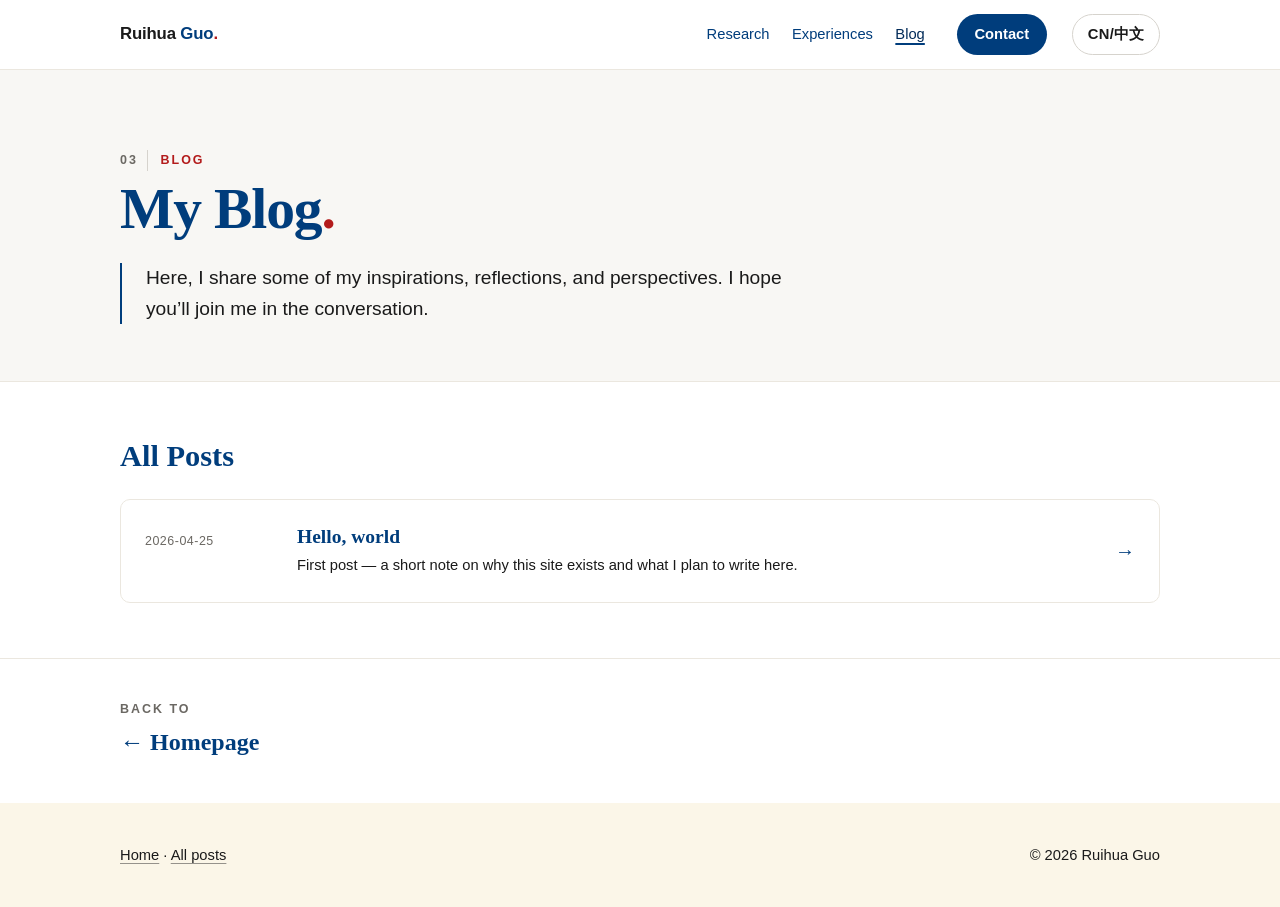
==== commit bab573eb: "feat: v2.0 multi-page site — research, experiences, blog, CN page - Split into pages: research.html " ====
--- a/blog/index.html
+++ b/blog/index.html
@@ -4,7 +4,7 @@
   <meta charset="UTF-8">
   <meta name="viewport" content="width=device-width, initial-scale=1.0">
   <title>Blog — Ruihua Guo</title>
-  <meta name="description" content="Notes and essays by Ruihua Guo.">
+  <meta name="description" content="Inspirations, reflections, and perspectives by Ruihua Guo.">
   <meta name="robots" content="noindex, nofollow">
   <link rel="canonical" href="https://ryanckoon.github.io/blog/">
   <link rel="stylesheet" href="../stylesheet.css">
@@ -12,35 +12,75 @@
 </head>
 <body>
   <a class="skip-link" href="#main">Skip to content</a>
-  <main id="main" class="container">
 
-    <header>
-      <h1 class="name" style="font-size:2.1rem; margin-bottom:0.4rem;">Blog<span class="mark">.</span></h1>
-      <p class="bio" style="margin-bottom:var(--space-xl);">
-        Occasional notes on research, tools, and things worth writing down.
-        <a href="../" class="back-home">← Home</a>
-      </p>
+  <nav class="site-nav" aria-label="Site navigation">
+    <div class="site-nav-inner">
+      <a href="../index.html" class="brand">Ruihua <span class="brand-last">Guo</span><span class="brand-mark">.</span></a>
+      <div class="nav-links">
+        <a href="../research.html">Research</a>
+        <a href="../experiences.html">Experiences</a>
+        <a href="index.html" aria-current="page">Blog</a>
+      </div>
+      <a href="../index.html#contact" class="nav-cta">Contact</a>
+      <a href="../cn.html" class="lang-toggle" lang="zh-Hans" hreflang="zh-Hans" aria-label="切换到中文 (Switch to Chinese)">CN/中文</a>
+    </div>
+  </nav>
+
+  <main id="main">
+
+    <header class="page-hero">
+      <div class="page-hero-inner">
+        <p class="eyebrow reveal"><span class="eyebrow-num">03</span> Blog</p>
+        <h1 class="page-title reveal">My Blog<span class="mark">.</span></h1>
+        <div class="page-intro reveal">
+          <p>Here, I share some of my inspirations, reflections, and perspectives. I hope you&rsquo;ll join me in the conversation.</p>
+        </div>
+      </div>
     </header>
 
-    <!-- EDIT: add new posts at the top. Copy one <li> block and edit.
-         Then create a new file in this folder (e.g., hello-world.html) using template.html as a starting point. -->
-    <ul class="post-list">
+    <section class="section section--plain" aria-labelledby="posts-title">
+      <div class="section-inner">
+        <h2 class="section-title reveal" id="posts-title">All Posts</h2>
 
-      <li>
-        <a class="post-title" href="hello-world.html">Hello, world</a>
-        <span class="post-date">2026-04-25</span>
-        <span class="post-summary">First post — a short note on why this site exists and what I plan to write here.</span>
-      </li>
+        <!-- EDIT: add new posts at the top. Copy one <li> block and edit.
+             Then create a new file in this folder (e.g., my-post.html) using
+             template.html as a starting point. -->
+        <ul class="post-list">
 
-    </ul>
+          <li class="reveal">
+            <a class="post-card" href="hello-world.html">
+              <time class="post-date" datetime="2026-04-25">2026-04-25</time>
+              <span class="post-title">Hello, world</span>
+              <span class="post-summary">First post &mdash; a short note on why this site exists and what I plan to write here.</span>
+              <span class="post-arrow" aria-hidden="true">&rarr;</span>
+            </a>
+          </li>
+
+        </ul>
+      </div>
+    </section>
+
+    <!-- ============ PAGER ============ -->
+    <nav class="pager" aria-label="Page navigation">
+      <div class="pager-inner">
+        <a class="pager-link pager-link--home" href="../index.html">
+          <span class="pager-label">Back to</span>
+          <span class="pager-title">&larr; Homepage</span>
+        </a>
+      </div>
+    </nav>
 
   </main>
 
+  <a href="#main" class="back-to-top" aria-label="Back to top"><span aria-hidden="true">&uarr;</span><span class="back-to-top-label">Top</span></a>
+
   <footer class="site-footer">
     <div class="site-footer-inner">
-      <p>Last updated: May 2026</p>
-      <p><a href="../">Home</a> &middot; <a href="mailto:ruihua.g@u.nus.edu">Contact</a></p>
+      <p><a href="../index.html">Home</a> &middot; <a href="index.html">All posts</a></p>
+      <p>&copy; 2026 Ruihua Guo</p>
     </div>
   </footer>
+
+  <script src="../site.js"></script>
 </body>
 </html>
--- a/stylesheet.css
+++ b/stylesheet.css
@@ -1,5 +1,6 @@
 /* ============================================
-   Ruihua Guo — Personal Site  (v1.8)
+   Ruihua Guo — Personal Site  (v2.0)
+   Multi-page: home · research · experiences · blog · cn
    Full-bleed alternating sections · sans body
    bold serif coloured headings · scroll reveals
    ============================================ */
@@ -32,6 +33,10 @@
   --font-serif:         "Palatino Linotype", Palatino, "Book Antiqua", "TeX Gyre Pagella", Georgia, serif;
   --font-display-sans:  "Helvetica Neue", Helvetica, Arial, sans-serif;
   --font-label:         var(--font-body);
+  /* Chinese page: Hiragino Sans GB W6 for the name, Songti for the intro, PingFang for labels */
+  --font-zh-name:       "Hiragino Sans GB", "PingFang SC", "Noto Sans SC", "Microsoft YaHei", sans-serif;
+  --font-zh-serif:      "Songti SC", "STSong", "Noto Serif SC", "Source Han Serif SC", "SimSun", serif;
+  --font-zh-sans:       "PingFang SC", "Heiti SC", "Hiragino Sans GB", "Noto Sans SC", "Microsoft YaHei", sans-serif;
 
   --text-micro:     0.78rem;
   --text-small:     0.92rem;
@@ -222,7 +227,7 @@
   text-decoration-thickness: 1px;
   text-underline-offset: 0.25em;
 }
-.site-nav .nav-links a[aria-current="true"] {
+.site-nav .nav-links a[aria-current] {
   color: var(--color-nus-blue-hover);
   text-decoration: underline;
   text-decoration-thickness: 2px;
@@ -254,9 +259,34 @@
   transform: translateY(-1px);
 }
 
+/* Language toggle — outlined pill at the far right (CN/中文 ↔ EN/英文) */
+.site-nav .lang-toggle {
+  display: inline-flex;
+  align-items: center;
+  padding: calc(0.5rem - 1px) 0.9rem;
+  border: 1px solid var(--color-border-strong);
+  border-radius: 999px;
+  color: var(--color-text);
+  font-family: var(--font-body), var(--font-zh-sans);
+  font-size: var(--text-small);
+  font-weight: 600;
+  letter-spacing: 0.02em;
+  text-decoration: none;
+  white-space: nowrap;
+  flex-shrink: 0;
+  margin-left: 0.6rem;
+  transition: border-color var(--transition), color var(--transition), background var(--transition);
+}
+.site-nav .lang-toggle:hover {
+  border-color: var(--color-cornell-red);
+  color: var(--color-cornell-red);
+  text-decoration: none;
+}
+.site-nav .lang-toggle--solo { margin-left: auto; }
+
 /* --- Hero (two-column, photo on the right, larger) --- */
 .hero {
-  background: var(--color-bg-warm);
+  background: var(--color-bg-plain);
   padding-top: var(--space-3xl);
   padding-bottom: var(--space-3xl);
 }
@@ -268,7 +298,7 @@
 .hero-text { flex: 1; min-width: 0; }
 .hero-photo {
   flex-shrink: 0;
-  width: 300px;
+  width: 320px;
 }
 .hero-cta {
   display: flex;
@@ -282,12 +312,31 @@
   padding: 0.6rem 1.1rem;
   font-size: var(--text-small);
 }
+/* Landscape 4:3 crop (matches the photos' native ratio). Per-photo
+   object-position is set by the rotator in site.js so faces stay in frame. */
+.profile-swap {
+  display: block;
+  width: 100%;
+  padding: 0;
+  border: 0;
+  background: none;
+  cursor: pointer;
+  border-radius: var(--radius-md);
+  transition: opacity 180ms ease, transform var(--transition);
+}
+.profile-swap:hover { transform: translateY(-2px); }
+.profile-swap:focus-visible {
+  outline: 2px solid var(--color-nus-blue);
+  outline-offset: 3px;
+}
+.profile-swap--fading { opacity: 0; }
 .profile-img {
   width: 100%;
-  aspect-ratio: 1;
+  height: auto;
+  aspect-ratio: 4 / 3;
+  display: block;
   object-fit: cover;
   border-radius: var(--radius-md);
-  filter: grayscale(8%);
   background: var(--color-border-strong);
   box-shadow: 0 1px 0 var(--color-border-strong),
               0 28px 60px -32px rgba(0, 0, 0, 0.24);
@@ -358,7 +407,7 @@
   line-height: 1.7;
   color: var(--color-text);
   margin-bottom: var(--space-md);
-  max-width: 62ch;
+  max-width: 74ch;
 }
 
 /* The original 5-row info list — Program / Dept / Office / Email / Pronouns */
@@ -406,11 +455,15 @@
   gap: 0.55rem;
   margin-bottom: 0;
 }
-.interests-list .chip {
+/* Selector includes .section so it outranks .section--plain .chip / .section--warm .chip */
+.section .interests-list .chip {
   font-size: 1rem;
   padding: 0.5rem 1.1rem;
   letter-spacing: 0;
   font-weight: 500;
+  background: #CA5F5F;        /* Cornell red #B31B1B blended 70/30 with white */
+  color: #ffffff;
+  border-color: #CA5F5F;
 }
 
 /* --- News list --- */
@@ -580,49 +633,6 @@
   border-left: 2px solid var(--color-border);
 }
 
-/* --- Compact lists --- */
-.compact-list li {
-  font-size: var(--text-small);
-  color: var(--color-text);
-  padding: 0.5rem 0;
-  line-height: 1.55;
-  display: flex;
-  flex-wrap: wrap;
-  gap: 0.4rem;
-  border-bottom: 1px solid var(--color-border);
-}
-.compact-list li:last-child { border-bottom: 0; }
-.compact-list .year {
-  font-family: var(--font-label);
-  font-size: var(--text-micro);
-  color: var(--color-text-muted);
-  font-variant-numeric: tabular-nums;
-  margin-left: auto;
-}
-
-.kv-list {
-  display: grid;
-  grid-template-columns: 7.5rem 1fr;
-  gap: 0.7rem 1rem;
-  font-size: var(--text-small);
-}
-.kv-list dt {
-  font-family: var(--font-label);
-  text-transform: uppercase;
-  letter-spacing: 0.08em;
-  font-size: var(--text-micro);
-  font-weight: 600;
-  color: var(--color-text-muted);
-  padding-top: 0.15rem;
-}
-.kv-list dd {
-  color: var(--color-text);
-  display: flex;
-  flex-wrap: wrap;
-  gap: 0.35rem 0.4rem;
-  align-items: center;
-}
-
 /* --- Chip --- */
 .chip {
   display: inline-block;
@@ -641,7 +651,7 @@
 .section--plain .chip { background: var(--color-bg-warm); }
 
 /* --- Contact (two-column form, v1.8.1) --- */
-.contact { background: var(--color-bg-warm); }
+.contact { background: var(--color-bg-plain); }
 
 .contact-grid {
   display: grid;
@@ -725,6 +735,14 @@
   line-height: 1.55;
 }
 .contact-form .btn { align-self: flex-start; }
+/* Honeypot — visually hidden but reachable by bots that auto-fill every field */
+.contact-form .botcheck {
+  position: absolute;
+  left: -9999px;
+  width: 1px;
+  height: 1px;
+  opacity: 0;
+}
 .form-status {
   font-size: var(--text-small);
   color: var(--color-text-muted);
@@ -816,14 +834,6 @@
   text-decoration-color: #000000;
 }
 
-/* Legacy container shim — kept so the blog pages keep their layout
-   even though the homepage now uses the full-bleed band system. */
-.container {
-  max-width: 920px;
-  margin: 0 auto;
-  padding: var(--space-3xl) var(--space-lg) var(--space-2xl);
-}
-
 /* --- Reveal-on-scroll ---
    Used on per-item elements (each news <li>, .timeline-item, .pub, etc.)
    so items rise individually as you scroll rather than whole blocks. */
@@ -839,36 +849,6 @@
   transform: none;
 }
 
-/* --- Blog --- */
-.post-list li {
-  padding: var(--space-md) 0;
-  border-bottom: 1px solid var(--color-border);
-  display: flex;
-  gap: var(--space-md);
-  align-items: baseline;
-  flex-wrap: wrap;
-}
-.post-list li:last-child { border-bottom: 0; }
-.post-list .post-title {
-  font-family: var(--font-serif);
-  font-size: var(--text-subtitle);
-  font-weight: 700;
-  color: var(--color-nus-blue);
-  flex: 1;
-}
-.post-list .post-date {
-  font-family: var(--font-label);
-  font-size: var(--text-micro);
-  color: var(--color-text-muted);
-  font-variant-numeric: tabular-nums;
-}
-.post-list .post-summary {
-  flex-basis: 100%;
-  font-size: var(--text-small);
-  color: var(--color-text);
-  margin-top: 0.15rem;
-}
-
 .post-article {
   max-width: 64ch;
   margin: 0 auto;
@@ -907,14 +887,399 @@
   font-size: var(--text-small);
 }
 
+/* --- Eyebrow label (small uppercase kicker above titles) --- */
+.eyebrow {
+  font-family: var(--font-label);
+  font-size: var(--text-micro);
+  font-weight: 700;
+  text-transform: uppercase;
+  letter-spacing: 0.16em;
+  color: var(--color-cornell-red);
+  margin-bottom: var(--space-sm);
+}
+.eyebrow-num {
+  display: inline-block;
+  color: var(--color-text-muted);
+  margin-right: 0.6em;
+  padding-right: 0.7em;
+  border-right: 1px solid var(--color-border-strong);
+  font-variant-numeric: tabular-nums;
+}
+
+/* --- Explore tiles (home → three pages) ---
+   Hairline-bordered grid; each tile fills NUS blue on hover. Structure
+   borrowed from fanyi-vicky.com's .profile-links / .media-talk-jump. */
+.explore-grid {
+  display: grid;
+  grid-template-columns: repeat(3, minmax(0, 1fr));
+  border: 1px solid var(--color-border-strong);
+  border-radius: var(--radius-md);
+  overflow: hidden;
+  background: #ffffff;
+}
+.explore-tile {
+  position: relative;
+  display: flex;
+  flex-direction: column;
+  gap: 0.55rem;
+  min-height: 15rem;
+  padding: var(--space-lg) var(--space-lg) var(--space-xl);
+  color: var(--color-text);
+  text-decoration: none;
+  border-right: 1px solid var(--color-border-strong);
+  transition: background 260ms ease, color 260ms ease;
+}
+.explore-tile:last-child { border-right: 0; }
+.explore-tile::before {
+  /* Cornell-red top rule that grows in on hover */
+  content: "";
+  position: absolute;
+  left: 0; top: 0;
+  height: 3px;
+  width: 0;
+  background: var(--color-cornell-red);
+  transition: width 320ms cubic-bezier(0.2, 0.7, 0.2, 1);
+}
+.explore-num {
+  font-family: var(--font-serif);
+  font-size: 0.95rem;
+  font-weight: 700;
+  color: var(--color-text-muted);
+  font-variant-numeric: tabular-nums;
+  letter-spacing: 0.06em;
+  transition: color 260ms ease;
+}
+.explore-title {
+  font-family: var(--font-serif);
+  font-size: 1.6rem;
+  font-weight: 700;
+  line-height: 1.15;
+  color: var(--color-nus-blue);
+  margin-top: auto;
+  transition: color 260ms ease;
+}
+.explore-desc {
+  font-size: var(--text-small);
+  line-height: 1.55;
+  color: var(--color-text);
+  max-width: 32ch;
+  transition: color 260ms ease;
+}
+.explore-tags {
+  font-family: var(--font-label);
+  font-size: var(--text-micro);
+  font-weight: 600;
+  text-transform: uppercase;
+  letter-spacing: 0.1em;
+  color: var(--color-text-muted);
+  transition: color 260ms ease;
+}
+.explore-arrow {
+  position: absolute;
+  right: var(--space-lg);
+  top: var(--space-lg);
+  font-size: 1.35rem;
+  line-height: 1;
+  color: var(--color-nus-blue);
+  transition: transform 260ms ease, color 260ms ease;
+}
+.explore-tile:hover,
+.explore-tile:focus-visible {
+  background: var(--color-nus-blue);
+  color: #ffffff;
+  text-decoration: none;
+}
+.explore-tile:focus-visible { outline: 2px solid var(--color-cornell-red); outline-offset: -2px; border-radius: 0; }
+.explore-tile:hover::before,
+.explore-tile:focus-visible::before { width: 100%; }
+.explore-tile:hover .explore-title,
+.explore-tile:hover .explore-desc,
+.explore-tile:hover .explore-arrow,
+.explore-tile:focus-visible .explore-title,
+.explore-tile:focus-visible .explore-desc,
+.explore-tile:focus-visible .explore-arrow { color: #ffffff; }
+.explore-tile:hover .explore-num,
+.explore-tile:hover .explore-tags,
+.explore-tile:focus-visible .explore-num,
+.explore-tile:focus-visible .explore-tags { color: rgba(255, 255, 255, 0.72); }
+.explore-tile:hover .explore-arrow { transform: translateX(4px); }
+
+/* --- Sub-page hero (Research / Experiences / Blog) --- */
+.page-hero {
+  width: 100%;
+  background: var(--color-bg-warm);
+  border-bottom: 1px solid var(--color-border);
+  padding: var(--space-3xl) 0 var(--space-2xl);
+}
+.page-hero-inner {
+  max-width: var(--content-max);
+  margin: 0 auto;
+  padding: 0 var(--content-pad-x);
+}
+.page-title {
+  font-family: var(--font-serif);
+  font-size: clamp(2.4rem, 5vw, 3.6rem);
+  font-weight: 700;
+  letter-spacing: -0.02em;
+  line-height: 1.05;
+  color: var(--color-nus-blue);
+  margin-bottom: var(--space-lg);
+}
+.page-title .mark { color: var(--color-cornell-red); }
+.page-intro {
+  max-width: 72ch;
+  padding-left: var(--space-lg);
+  border-left: 2px solid var(--color-nus-blue);
+}
+.page-intro p {
+  font-size: var(--text-body);
+  line-height: 1.75;
+  margin: 0 0 var(--space-md);
+}
+.page-intro p:first-child {
+  font-size: 1.2rem;
+  line-height: 1.6;
+  font-weight: 500;
+}
+/* Paragraphs after the lead: smaller and lighter so the lead reads first */
+.page-intro p:not(:first-child) {
+  font-size: 0.98rem;
+  font-weight: 300;
+  line-height: 1.8;
+  color: #3d3a36;
+}
+.page-intro p:last-child { margin-bottom: 0; }
+
+/* On-page jump links — bordered strip under the intro */
+.page-jump {
+  display: grid;
+  grid-template-columns: repeat(2, minmax(0, 1fr));
+  margin-top: var(--space-xl);
+  max-width: 44rem;
+  border: 1px solid var(--color-border-strong);
+  border-radius: var(--radius-md);
+  overflow: hidden;
+  background: rgba(255, 255, 255, 0.7);
+}
+.page-jump--3 { grid-template-columns: repeat(3, minmax(0, 1fr)); max-width: 56rem; }
+.page-jump a {
+  display: flex;
+  align-items: baseline;
+  gap: 0.6rem;
+  padding: 0.85rem 1rem;
+  font-size: var(--text-small);
+  font-weight: 600;
+  color: var(--color-nus-blue);
+  text-decoration: none;
+  border-right: 1px solid var(--color-border-strong);
+  transition: background var(--transition), color var(--transition);
+}
+.page-jump a:last-child { border-right: 0; }
+.page-jump a span {
+  font-family: var(--font-serif);
+  font-size: var(--text-micro);
+  color: var(--color-text-muted);
+  transition: color var(--transition);
+}
+.page-jump a:hover {
+  background: var(--color-nus-blue);
+  color: #ffffff;
+}
+.page-jump a:hover span { color: rgba(255, 255, 255, 0.72); }
+
+/* --- Pager (next page link at the foot of each sub-page) --- */
+.pager {
+  width: 100%;
+  border-top: 1px solid var(--color-border);
+  background: var(--color-bg-plain);
+}
+.pager-inner {
+  max-width: var(--content-max);
+  margin: 0 auto;
+  padding: var(--space-xl) var(--content-pad-x);
+  display: flex;
+  justify-content: space-between;
+  align-items: flex-end;
+  gap: var(--space-lg);
+}
+.pager-link {
+  display: flex;
+  flex-direction: column;
+  align-items: flex-end;
+  gap: 0.2rem;
+  text-decoration: none;
+}
+.pager-label {
+  font-family: var(--font-label);
+  font-size: var(--text-micro);
+  font-weight: 700;
+  text-transform: uppercase;
+  letter-spacing: 0.16em;
+  color: var(--color-text-muted);
+}
+.pager-title {
+  font-family: var(--font-serif);
+  font-size: 1.5rem;
+  font-weight: 700;
+  color: var(--color-nus-blue);
+  transition: transform var(--transition);
+}
+.pager-link:hover .pager-title { transform: translateX(4px); }
+/* "← Homepage" sits bottom-left; Next (if any) stays right */
+.pager-link--home { align-items: flex-start; margin-right: auto; }
+.pager-link--home:hover .pager-title { transform: translateX(-4px); }
+
+/* --- Back-to-top floating button (sub-pages) ---
+   Fixed bottom-right; fades in once you scroll past the first screenful
+   (toggle in site.js). */
+.back-to-top {
+  position: fixed;
+  right: clamp(1rem, 3vw, 2rem);
+  bottom: clamp(1rem, 3vw, 2rem);
+  z-index: 30;
+  display: inline-flex;
+  flex-direction: column;
+  align-items: center;
+  justify-content: center;
+  gap: 0.05rem;
+  width: 3rem;
+  height: 3rem;
+  border-radius: 999px;
+  background: var(--color-nus-blue);
+  color: #ffffff;
+  text-decoration: none;
+  line-height: 1;
+  box-shadow: 0 10px 24px -12px rgba(0, 61, 124, 0.6);
+  opacity: 0;
+  visibility: hidden;
+  transform: translateY(8px);
+  transition: opacity 220ms ease, transform 220ms ease, visibility 0s linear 220ms, background var(--transition);
+}
+.back-to-top span:first-child { font-size: 1rem; font-weight: 700; }
+.back-to-top-label {
+  font-family: var(--font-label);
+  font-size: 0.6rem;
+  font-weight: 700;
+  text-transform: uppercase;
+  letter-spacing: 0.1em;
+}
+.back-to-top--visible {
+  opacity: 1;
+  visibility: visible;
+  transform: none;
+  transition: opacity 220ms ease, transform 220ms ease, visibility 0s, background var(--transition);
+}
+.back-to-top:hover {
+  background: var(--color-nus-blue-hover);
+  color: #ffffff;
+  text-decoration: none;
+  transform: translateY(-2px);
+}
+.back-to-top:focus-visible { outline: 2px solid var(--color-cornell-red); outline-offset: 3px; }
+
+/* --- Blog index: post cards --- */
+.post-list { display: flex; flex-direction: column; gap: var(--space-md); }
+.post-card {
+  position: relative;
+  display: grid;
+  grid-template-columns: 8rem 1fr;
+  gap: 0.25rem var(--space-lg);
+  padding: var(--space-lg) 3.5rem var(--space-lg) var(--space-lg);
+  border: 1px solid var(--color-border);
+  border-radius: var(--radius-md);
+  background: #ffffff;
+  color: var(--color-text);
+  text-decoration: none;
+  transition: border-color var(--transition), box-shadow var(--transition), transform var(--transition);
+}
+.post-card:hover {
+  border-color: var(--color-nus-blue);
+  box-shadow: 0 18px 40px -28px rgba(0, 61, 124, 0.45);
+  transform: translateY(-2px);
+  text-decoration: none;
+}
+.post-card .post-date {
+  grid-row: span 2;
+  font-family: var(--font-label);
+  font-size: var(--text-micro);
+  color: var(--color-text-muted);
+  font-variant-numeric: tabular-nums;
+  letter-spacing: 0.04em;
+  padding-top: 0.45rem;
+}
+.post-card .post-title {
+  font-family: var(--font-serif);
+  font-size: var(--text-subtitle);
+  font-weight: 700;
+  color: var(--color-nus-blue);
+  line-height: 1.3;
+}
+.post-card .post-summary {
+  font-size: var(--text-small);
+  color: var(--color-text);
+}
+.post-card .post-arrow {
+  position: absolute;
+  right: var(--space-lg);
+  top: 50%;
+  transform: translateY(-50%);
+  font-size: 1.25rem;
+  color: var(--color-nus-blue);
+  transition: transform var(--transition);
+}
+.post-card:hover .post-arrow { transform: translate(4px, -50%); }
+
+.post-main { padding: var(--space-xl) 0 var(--space-2xl); }
+
+/* --- Chinese page --- */
+.lang-zh {
+  font-family: var(--font-zh-sans);
+}
+.lang-zh [lang="en"] { font-family: var(--font-body); }
+.lang-zh .bio {
+  font-family: var(--font-zh-serif);
+  font-size: 1.08rem;
+  line-height: 1.95;
+  letter-spacing: 0.02em;
+  max-width: 40em;
+  text-align: justify;
+}
+.lang-zh .info-label {
+  font-family: var(--font-zh-sans);
+  letter-spacing: 0.12em;
+  font-size: var(--text-small);
+}
+.hero--zh { padding-bottom: var(--space-3xl); }
+.hero--zh .hero-inner { justify-content: center; }
+.hero--zh .hero-text { max-width: 46rem; }
+.name--zh {
+  font-family: var(--font-zh-name);
+  font-weight: 700;   /* Hiragino Sans GB W6; PingFang SC falls back to Semibold */
+  letter-spacing: 0.08em;
+  margin-bottom: 0.4rem;
+}
+.name-sub {
+  font-family: var(--font-display-sans);
+  font-size: var(--text-small);
+  font-weight: 600;
+  text-transform: uppercase;
+  letter-spacing: 0.16em;
+  color: var(--color-text-muted);
+  margin-bottom: var(--space-lg);
+}
+
 /* --- Responsive --- */
 @media (max-width: 880px) {
   :root { --content-pad-x: var(--space-lg); }
   .hero-inner { flex-direction: column-reverse; gap: var(--space-lg); }
-  .hero-photo { width: 220px; align-self: flex-start; }
+  .hero-photo { width: 320px; align-self: flex-start; }
   .pub { flex-direction: column; gap: var(--space-md); }
   .pub-image { width: 100%; height: auto; max-height: none; }
   .contact-grid { grid-template-columns: 1fr; gap: var(--space-lg); }
+  .explore-grid { grid-template-columns: 1fr; }
+  .explore-tile { min-height: 0; border-right: 0; border-bottom: 1px solid var(--color-border-strong); }
+  .explore-tile:last-child { border-bottom: 0; }
+  .explore-title { margin-top: var(--space-sm); }
   /* Narrow viewports: CTA loses its pill so it folds in with the other nav links */
   .site-nav .nav-cta {
     background: transparent;
@@ -940,15 +1305,23 @@
     --content-pad-x: var(--space-md);
   }
   .hero { padding-top: var(--space-xl); padding-bottom: var(--space-xl); }
-  .hero-photo { width: 168px; }
+  .hero-photo { width: 100%; max-width: 320px; }
   .section, .contact { padding-top: var(--space-xl); padding-bottom: var(--space-xl); }
   .site-nav-inner { padding-top: 0.7rem; padding-bottom: 0.7rem; }
   .site-nav .nav-links { gap: 1.05rem; font-size: var(--text-micro); }
   .site-nav .brand { font-size: 0.95rem; }
   .timeline-item { flex-wrap: wrap; gap: var(--space-md); }
   .timeline-date { width: 100%; padding-top: 0; order: 3; }
-  .kv-list { grid-template-columns: 1fr; gap: 0.3rem; }
   .info-list li { flex-wrap: wrap; }
+  .page-hero { padding: var(--space-xl) 0; }
+  .page-intro { padding-left: var(--space-md); }
+  .page-jump, .page-jump--3 { grid-template-columns: 1fr; }
+  .page-jump a { border-right: 0; border-bottom: 1px solid var(--color-border-strong); }
+  .page-jump a:last-child { border-bottom: 0; }
+  .post-card { grid-template-columns: 1fr; padding-right: 3rem; }
+  .post-card .post-date { grid-row: auto; padding-top: 0; }
+  .site-nav .lang-toggle { padding: 0.3rem 0.65rem; font-size: var(--text-micro); margin-left: 0.5rem; }
+  .lang-zh .bio { text-align: left; }
 }
 
 /* --- Reduced motion --- */
